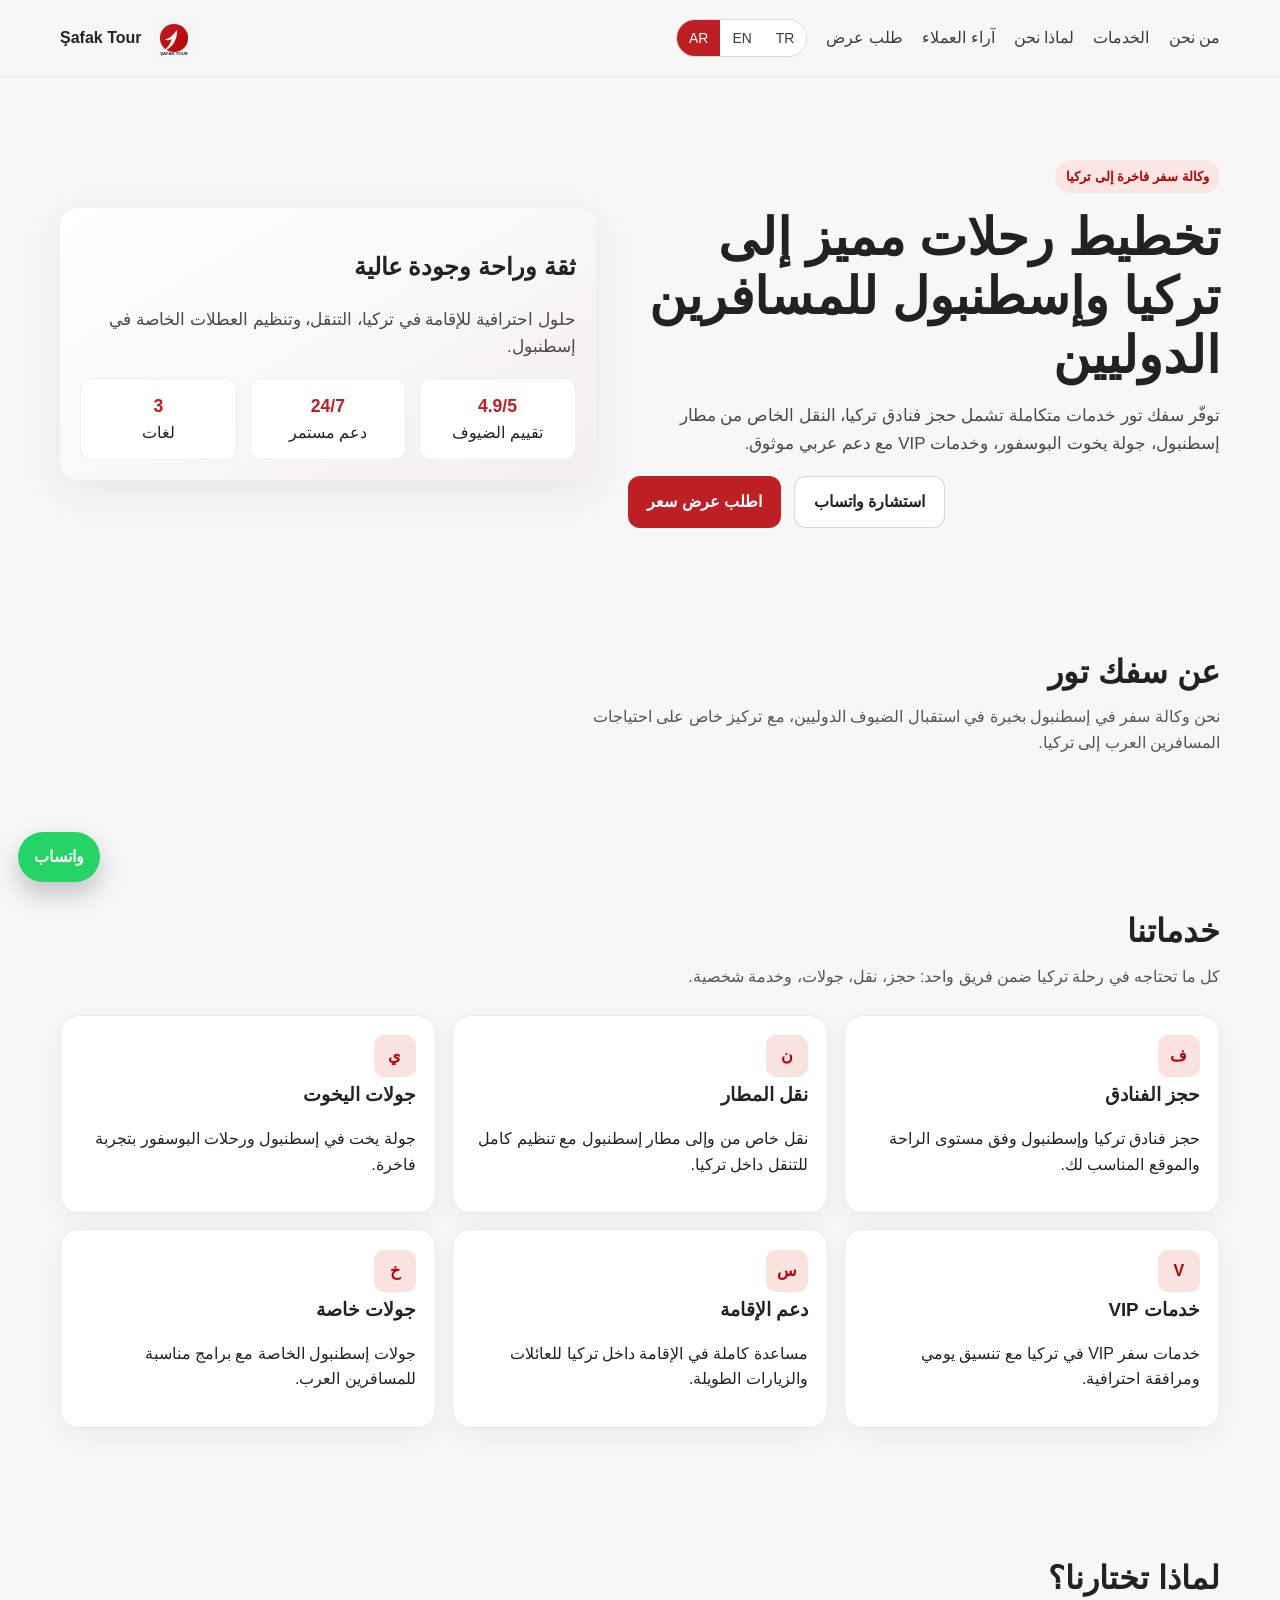
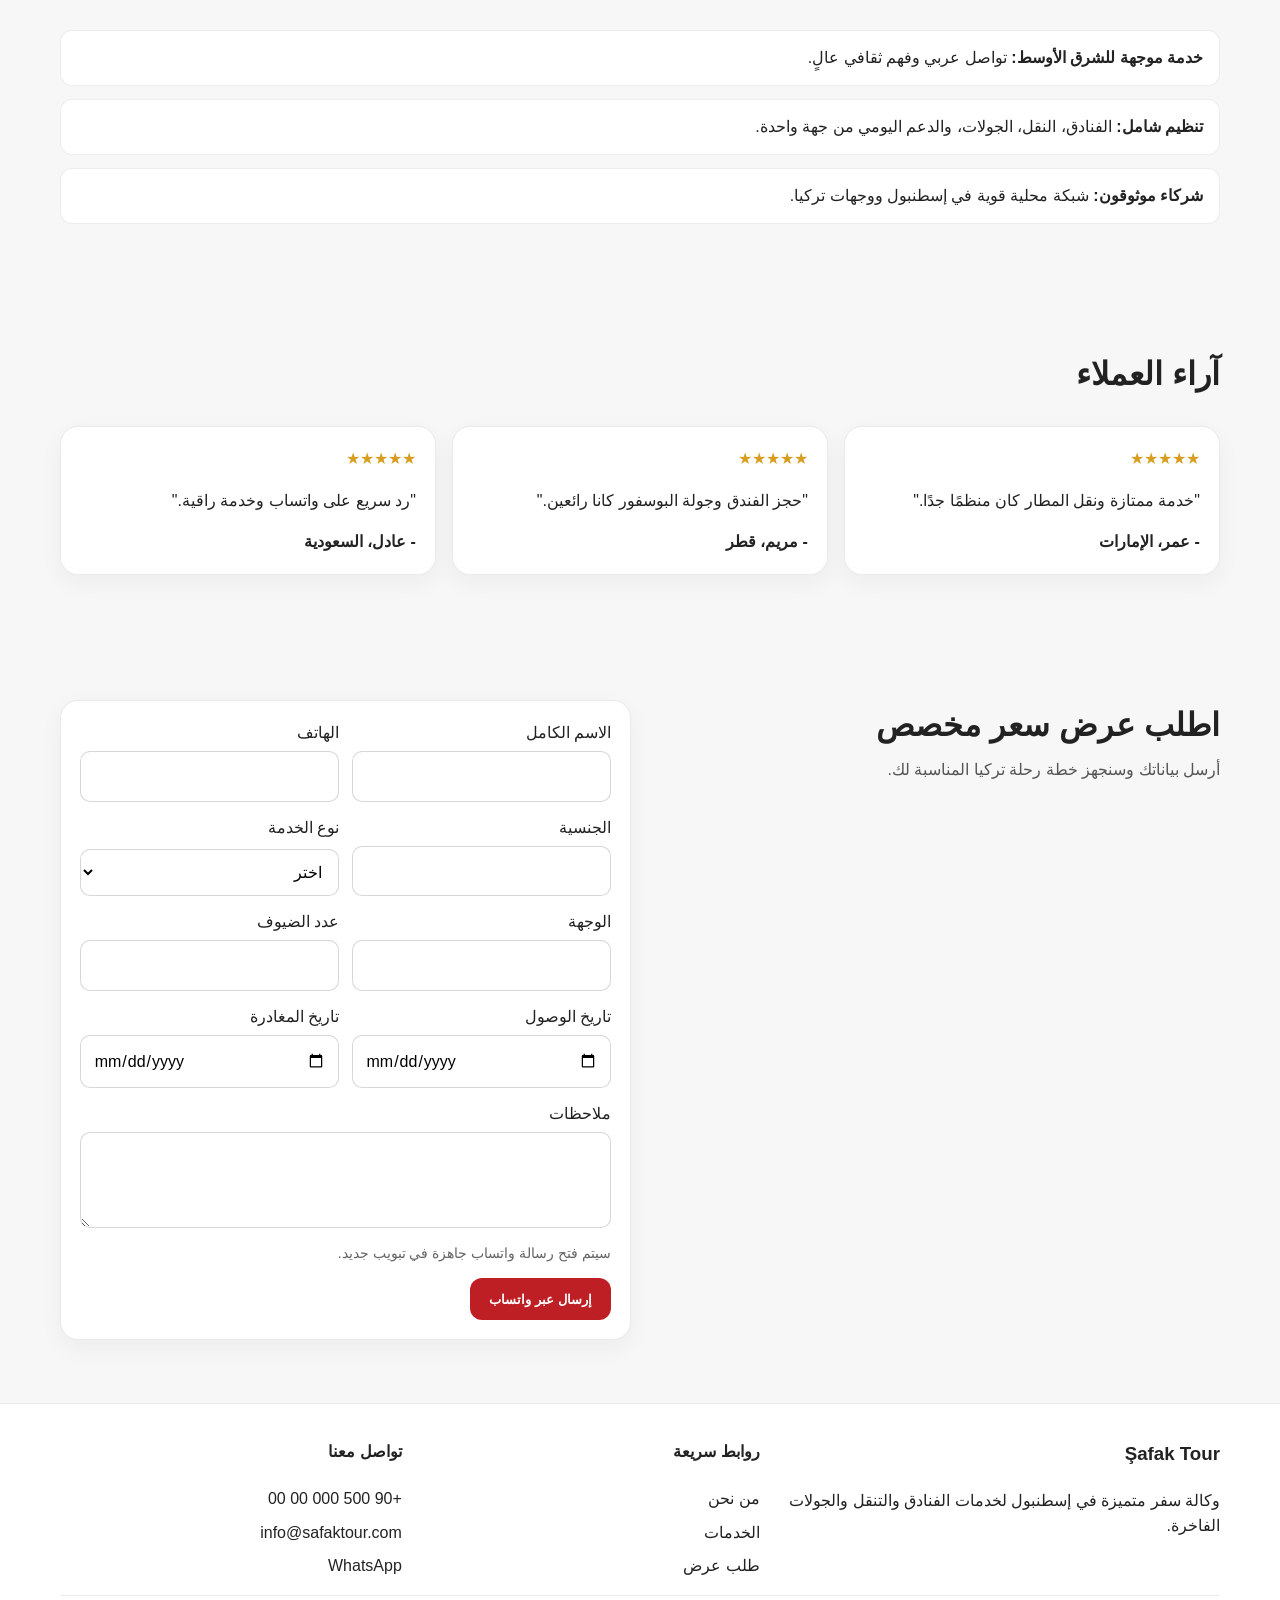
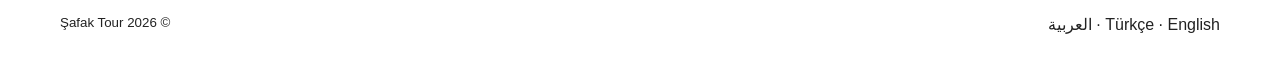
==== ar/index.html @ 7dec05d3 "Build multilingual premium Şafak Tour marketing site with SEO foundation" ====
<!DOCTYPE html>
<html lang="ar" dir="rtl">
<head>
  <meta charset="UTF-8" />
  <meta name="viewport" content="width=device-width, initial-scale=1" />
  <title>سفك تور | وكالة سفر فاخرة إلى تركيا وإسطنبول</title>
  <meta name="description" content="سفك تور وكالة سفر في إسطنبول تقدّم حجز فنادق تركيا، خدمة استقبال المطار، جولات يخوت البوسفور، وخدمات سفر VIP للمسافرين من الشرق الأوسط." />
  <link rel="canonical" href="https://www.safaktour.com/ar/" />
  <meta name="robots" content="index,follow,max-image-preview:large" />
  <link rel="alternate" hreflang="tr" href="https://www.safaktour.com/tr/" />
  <link rel="alternate" hreflang="en" href="https://www.safaktour.com/en/" />
  <link rel="alternate" hreflang="ar" href="https://www.safaktour.com/ar/" />
  <link rel="alternate" hreflang="x-default" href="https://www.safaktour.com/en/" />
  <meta property="og:type" content="website" />
  <meta property="og:site_name" content="Şafak Tour" />
  <meta property="og:title" content="سفك تور | خدمات سفر فاخرة في تركيا" />
  <meta property="og:description" content="تخطيط عطلات تركيا، حجوزات فنادق إسطنبول، نقل خاص من المطار، وجولات خاصة للمسافرين العرب." />
  <meta property="og:url" content="https://www.safaktour.com/ar/" />
  <meta property="og:image" content="https://www.safaktour.com/assets/images/safak-tour-logo.svg" />
  <meta name="twitter:card" content="summary_large_image" />
  <meta name="twitter:title" content="سفك تور | وكالة سفر تركيا" />
  <meta name="twitter:description" content="حلول سفر متكاملة إلى تركيا مع خدمة عربية ودعم واتساب سريع." />
  <meta name="twitter:image" content="https://www.safaktour.com/assets/images/safak-tour-logo.svg" />
  <link rel="stylesheet" href="/assets/css/styles.css" />
  <script type="application/ld+json">{"@context":"https://schema.org","@type":["Organization","TravelAgency","LocalBusiness"],"name":"Şafak Tour","url":"https://www.safaktour.com/ar/","logo":"https://www.safaktour.com/assets/images/safak-tour-logo.svg","description":"وكالة سفر في إسطنبول لخدمات الفنادق والنقل الخاص وجولات البوسفور الفاخرة.","telephone":"+90 500 000 00 00","email":"info@safaktour.com","availableLanguage":["Arabic","Turkish","English"],"areaServed":["Turkey","Istanbul","Middle East"]}</script>
</head>
<body>
<header class="site-header"><div class="container header-inner"><a class="brand" href="#home"><img src="/assets/images/safak-tour-logo.svg" alt="شعار شركة سفك تور لخدمات السفر" /><span>Şafak Tour</span></a><button class="menu-toggle" data-menu-toggle aria-expanded="false">القائمة</button><nav class="nav" data-nav><a href="#about">من نحن</a><a href="#services">الخدمات</a><a href="#why">لماذا نحن</a><a href="#reviews">آراء العملاء</a><a href="#quote">طلب عرض</a><span class="lang-switcher"><a href="/tr/">TR</a><a href="/en/">EN</a><a href="/ar/" class="active">AR</a></span></nav></div></header>
<main id="home">
<section class="hero"><div class="container hero-grid"><div class="reveal"><span class="badge">وكالة سفر فاخرة إلى تركيا</span><h1>تخطيط رحلات مميز إلى تركيا وإسطنبول للمسافرين الدوليين</h1><p>توفّر سفك تور خدمات متكاملة تشمل حجز فنادق تركيا، النقل الخاص من مطار إسطنبول، جولة يخوت البوسفور، وخدمات VIP مع دعم عربي موثوق.</p><div class="cta-row"><a class="btn btn-primary" href="#quote">اطلب عرض سعر</a><a class="btn btn-secondary" href="https://wa.me/905000000000?text=%D9%85%D8%B1%D8%AD%D8%A8%D8%A7%20%D8%B3%D9%81%D9%83%20%D8%AA%D9%88%D8%B1" target="_blank" rel="noopener">استشارة واتساب</a></div></div><aside class="hero-card reveal"><h2>ثقة وراحة وجودة عالية</h2><p>حلول احترافية للإقامة في تركيا، التنقل، وتنظيم العطلات الخاصة في إسطنبول.</p><div class="trust-strip"><div class="trust-item"><strong>4.9/5</strong>تقييم الضيوف</div><div class="trust-item"><strong>24/7</strong>دعم مستمر</div><div class="trust-item"><strong>3</strong>لغات</div></div></aside></div></section>
<section id="about"><div class="container"><div class="section-head reveal"><h2>عن سفك تور</h2><p>نحن وكالة سفر في إسطنبول بخبرة في استقبال الضيوف الدوليين، مع تركيز خاص على احتياجات المسافرين العرب إلى تركيا.</p></div></div></section>
<section id="services"><div class="container"><div class="section-head reveal"><h2>خدماتنا</h2><p>كل ما تحتاجه في رحلة تركيا ضمن فريق واحد: حجز، نقل، جولات، وخدمة شخصية.</p></div><div class="grid-3"><article class="card reveal"><span class="icon-chip">ف</span><h3>حجز الفنادق</h3><p>حجز فنادق تركيا وإسطنبول وفق مستوى الراحة والموقع المناسب لك.</p></article><article class="card reveal"><span class="icon-chip">ن</span><h3>نقل المطار</h3><p>نقل خاص من وإلى مطار إسطنبول مع تنظيم كامل للتنقل داخل تركيا.</p></article><article class="card reveal"><span class="icon-chip">ي</span><h3>جولات اليخوت</h3><p>جولة يخت في إسطنبول ورحلات البوسفور بتجربة فاخرة.</p></article><article class="card reveal"><span class="icon-chip">V</span><h3>خدمات VIP</h3><p>خدمات سفر VIP في تركيا مع تنسيق يومي ومرافقة احترافية.</p></article><article class="card reveal"><span class="icon-chip">س</span><h3>دعم الإقامة</h3><p>مساعدة كاملة في الإقامة داخل تركيا للعائلات والزيارات الطويلة.</p></article><article class="card reveal"><span class="icon-chip">خ</span><h3>جولات خاصة</h3><p>جولات إسطنبول الخاصة مع برامج مناسبة للمسافرين العرب.</p></article></div></div></section>
<section id="why"><div class="container"><div class="section-head reveal"><h2>لماذا تختارنا؟</h2></div><div class="why-list"><div class="why-item reveal"><strong>خدمة موجهة للشرق الأوسط:</strong> تواصل عربي وفهم ثقافي عالٍ.</div><div class="why-item reveal"><strong>تنظيم شامل:</strong> الفنادق، النقل، الجولات، والدعم اليومي من جهة واحدة.</div><div class="why-item reveal"><strong>شركاء موثوقون:</strong> شبكة محلية قوية في إسطنبول ووجهات تركيا.</div></div></div></section>
<section id="reviews"><div class="container"><div class="section-head reveal"><h2>آراء العملاء</h2></div><div class="grid-3"><article class="card testimonial reveal"><div class="rating">★★★★★</div><p>"خدمة ممتازة ونقل المطار كان منظمًا جدًا."</p><strong>- عمر، الإمارات</strong></article><article class="card testimonial reveal"><div class="rating">★★★★★</div><p>"حجز الفندق وجولة البوسفور كانا رائعين."</p><strong>- مريم، قطر</strong></article><article class="card testimonial reveal"><div class="rating">★★★★★</div><p>"رد سريع على واتساب وخدمة راقية."</p><strong>- عادل، السعودية</strong></article></div></div></section>
<section id="quote"><div class="container quote-wrap"><div class="section-head reveal"><h2>اطلب عرض سعر مخصص</h2><p>أرسل بياناتك وسنجهز خطة رحلة تركيا المناسبة لك.</p></div><form class="card reveal" data-quote-form data-wa-number="905000000000" data-label-full_name="الاسم الكامل" data-label-phone="الهاتف" data-label-nationality="الجنسية" data-label-service_type="نوع الخدمة" data-label-destination="الوجهة" data-label-check_in="تاريخ الوصول" data-label-check_out="تاريخ المغادرة" data-label-guest_count="عدد الضيوف" data-label-notes="ملاحظات"><div class="form-grid"><label class="field"><span>الاسم الكامل</span><input name="full_name" required /></label><label class="field"><span>الهاتف</span><input name="phone" type="tel" required /></label><label class="field"><span>الجنسية</span><input name="nationality" required /></label><label class="field"><span>نوع الخدمة</span><select name="service_type" required><option value="">اختر</option><option>حجز فندق</option><option>نقل المطار</option><option>جولة يخت</option><option>خدمة VIP</option></select></label><label class="field"><span>الوجهة</span><input name="destination" required /></label><label class="field"><span>عدد الضيوف</span><input name="guest_count" type="number" min="1" required /></label><label class="field"><span>تاريخ الوصول</span><input name="check_in" type="date" required /></label><label class="field"><span>تاريخ المغادرة</span><input name="check_out" type="date" required /></label><label class="field full"><span>ملاحظات</span><textarea name="notes"></textarea></label></div><p class="help">سيتم فتح رسالة واتساب جاهزة في تبويب جديد.</p><button class="btn btn-primary" type="submit">إرسال عبر واتساب</button></form></div></section>
</main>
<footer class="footer"><div class="container footer-grid"><div><h3>Şafak Tour</h3><p>وكالة سفر متميزة في إسطنبول لخدمات الفنادق والتنقل والجولات الفاخرة.</p></div><div><h4>روابط سريعة</h4><ul><li><a href="#about">من نحن</a></li><li><a href="#services">الخدمات</a></li><li><a href="#quote">طلب عرض</a></li></ul></div><div><h4>تواصل معنا</h4><ul><li>+90 500 000 00 00</li><li>info@safaktour.com</li><li><a href="https://wa.me/905000000000" target="_blank" rel="noopener">WhatsApp</a></li></ul></div></div><div class="container footer-bottom"><small>© 2026 Şafak Tour</small><span><a href="/tr/">Türkçe</a> · <a href="/en/">English</a> · <a href="/ar/">العربية</a></span></div></footer>
<a class="whatsapp-float" target="_blank" rel="noopener" href="https://wa.me/905000000000?text=%D9%85%D8%B1%D8%AD%D8%A8%D8%A7%20%D8%B3%D9%81%D9%83%20%D8%AA%D9%88%D8%B1%20%D8%A3%D8%AD%D8%AA%D8%A7%D8%AC%20%D9%85%D8%B3%D8%A7%D8%B9%D8%AF%D8%A9%20%D8%B3%D9%81%D8%B1%20%D8%A5%D9%84%D9%89%20%D8%AA%D8%B1%D9%83%D9%8A%D8%A7.">واتساب</a>
<script src="/assets/js/main.js" defer></script>
</body>
</html>
---- assets/css/styles.css ----
:root {
  --primary: #be1f24;
  --primary-dark: #b90105;
  --soft-gray: #b8b3b3;
  --light-gray: #e9dedd;
  --bg: #f7f7f7;
  --text: #222222;
  --white: #ffffff;
  --shadow: 0 12px 40px rgba(34, 34, 34, 0.08);
  --radius: 18px;
  --max: 1160px;
}

* { box-sizing: border-box; }
html { scroll-behavior: smooth; }
body {
  margin: 0;
  font-family: "Inter", "Segoe UI", Roboto, Arial, sans-serif;
  color: var(--text);
  background: var(--bg);
  line-height: 1.6;
}
img { max-width: 100%; display: block; }
a { color: inherit; text-decoration: none; }
.container { width: min(92%, var(--max)); margin: 0 auto; }

.site-header {
  position: sticky;
  top: 0;
  z-index: 50;
  background: rgba(247, 247, 247, 0.94);
  backdrop-filter: blur(8px);
  border-bottom: 1px solid rgba(34, 34, 34, 0.08);
}
.header-inner {
  display: flex;
  align-items: center;
  justify-content: space-between;
  gap: 1rem;
  min-height: 76px;
}
.brand {
  display: inline-flex;
  align-items: center;
  gap: 0.7rem;
  font-weight: 700;
}
.brand img { width: 42px; height: 42px; border-radius: 8px; }
.nav {
  display: flex;
  align-items: center;
  gap: 1.2rem;
}
.nav a { font-weight: 500; color: #3b3b3b; }
.nav a:hover { color: var(--primary); }
.lang-switcher {
  display: inline-flex;
  border: 1px solid rgba(34,34,34,.15);
  border-radius: 999px;
  overflow: hidden;
}
.lang-switcher a {
  padding: 0.4rem 0.75rem;
  font-size: 0.87rem;
  background: var(--white);
}
.lang-switcher a.active {
  background: var(--primary);
  color: var(--white);
}
.menu-toggle { display: none; }

.hero {
  padding: 5.2rem 0 3.5rem;
}
.hero-grid {
  display: grid;
  grid-template-columns: 1.05fr 0.95fr;
  gap: 2rem;
  align-items: center;
}
.badge {
  display: inline-block;
  font-size: 0.84rem;
  font-weight: 600;
  padding: 0.35rem 0.7rem;
  border-radius: 999px;
  background: color-mix(in oklab, var(--primary) 12%, white);
  color: var(--primary-dark);
}
h1 {
  font-size: clamp(1.9rem, 4vw, 3.2rem);
  line-height: 1.15;
  margin: 1rem 0;
}
.hero p { font-size: 1.06rem; color: #494949; max-width: 58ch; }
.cta-row { display: flex; flex-wrap: wrap; gap: 0.8rem; margin-top: 1.2rem; }
.btn {
  display: inline-flex;
  align-items: center;
  justify-content: center;
  border-radius: 12px;
  padding: 0.78rem 1.15rem;
  font-weight: 600;
  border: 1px solid transparent;
  transition: .25s ease;
}
.btn-primary { background: var(--primary); color: var(--white); }
.btn-primary:hover { background: var(--primary-dark); transform: translateY(-1px); }
.btn-secondary {
  background: var(--white);
  border-color: rgba(34,34,34,.18);
}
.btn-secondary:hover { border-color: var(--primary); color: var(--primary); }
.hero-card {
  background: linear-gradient(150deg, #fff 0%, #f4efef 100%);
  border-radius: var(--radius);
  box-shadow: var(--shadow);
  padding: 1.25rem;
}
.trust-strip {
  display: grid;
  grid-template-columns: repeat(3, 1fr);
  gap: 0.8rem;
  margin-top: 1rem;
}
.trust-item {
  background: #fff;
  border: 1px solid rgba(34,34,34,.07);
  border-radius: 12px;
  padding: 0.85rem;
  text-align: center;
}
.trust-item strong { display: block; font-size: 1.1rem; color: var(--primary); }

section { padding: 3.9rem 0; }
.section-head { max-width: 72ch; margin-bottom: 1.6rem; }
.section-head h2 { margin: 0 0 0.4rem; font-size: clamp(1.5rem, 2.5vw, 2.2rem); }
.section-head p { margin: 0; color: #555; }
.grid-3 { display: grid; grid-template-columns: repeat(3, 1fr); gap: 1rem; }
.card {
  background: var(--white);
  border: 1px solid rgba(34,34,34,.09);
  border-radius: var(--radius);
  box-shadow: 0 8px 22px rgba(34,34,34,.05);
  padding: 1.2rem;
}
.card h3 { margin-top: 0.2rem; margin-bottom: 0.6rem; }
.icon-chip {
  width: 42px; height: 42px;
  display: inline-grid; place-items: center;
  border-radius: 10px;
  background: color-mix(in oklab, var(--primary) 14%, white);
  color: var(--primary-dark);
  font-weight: 700;
}
.why-list { display: grid; gap: 0.8rem; }
.why-item {
  background: #fff;
  border: 1px solid rgba(34,34,34,.08);
  border-radius: 12px;
  padding: 0.9rem 1rem;
}

.testimonial .rating { color: #d89d1f; font-size: 1rem; margin-bottom: .4rem; }
.quote-wrap {
  display: grid;
  grid-template-columns: 1fr 1fr;
  gap: 1.1rem;
}
.form-grid {
  display: grid;
  grid-template-columns: repeat(2, 1fr);
  gap: 0.8rem;
}
.field { display: grid; gap: .35rem; }
.field input, .field select, .field textarea {
  width: 100%;
  border: 1px solid rgba(34,34,34,.18);
  border-radius: 10px;
  padding: .72rem .78rem;
  font: inherit;
  background: #fff;
}
.field textarea { min-height: 96px; resize: vertical; }
.field.full { grid-column: 1 / -1; }
.help { color: #646464; font-size: 0.88rem; }

.footer {
  padding: 2.2rem 0;
  border-top: 1px solid rgba(34,34,34,.1);
  background: #fff;
}
.footer-grid {
  display: grid;
  grid-template-columns: 1.3fr 1fr 1fr;
  gap: 1rem;
}
.footer h3, .footer h4 { margin-top: 0; }
.footer ul { list-style: none; margin: 0; padding: 0; display: grid; gap: .5rem; }
.footer-bottom {
  margin-top: 1rem;
  padding-top: 1rem;
  border-top: 1px solid rgba(34,34,34,.09);
  display: flex;
  justify-content: space-between;
  gap: 1rem;
  flex-wrap: wrap;
}

.whatsapp-float {
  position: fixed;
  right: 18px;
  bottom: 18px;
  z-index: 70;
  background: #25D366;
  color: #fff;
  border-radius: 999px;
  padding: .75rem 1rem;
  box-shadow: 0 12px 26px rgba(0,0,0,.22);
  font-weight: 700;
}

.reveal { opacity: 0; transform: translateY(16px); transition: .5s ease; }
.reveal.visible { opacity: 1; transform: translateY(0); }

html[dir="rtl"] body { font-family: "Tajawal", "Segoe UI", Tahoma, sans-serif; }
html[dir="rtl"] .header-inner,
html[dir="rtl"] .cta-row,
html[dir="rtl"] .footer-bottom { flex-direction: row-reverse; }
html[dir="rtl"] .whatsapp-float { right: auto; left: 18px; }

@media (max-width: 980px) {
  .hero-grid, .quote-wrap, .grid-3, .footer-grid { grid-template-columns: 1fr; }
  .form-grid { grid-template-columns: 1fr; }
  .menu-toggle {
    display: inline-flex;
    border: 1px solid rgba(34,34,34,.2);
    background: #fff;
    border-radius: 10px;
    padding: .45rem .65rem;
    font-weight: 600;
  }
  .nav {
    position: absolute;
    left: 4%;
    right: 4%;
    top: 74px;
    background: #fff;
    border: 1px solid rgba(34,34,34,.14);
    border-radius: 14px;
    padding: .9rem;
    box-shadow: var(--shadow);
    flex-direction: column;
    align-items: flex-start;
    display: none;
  }
  .nav.open { display: flex; }
}
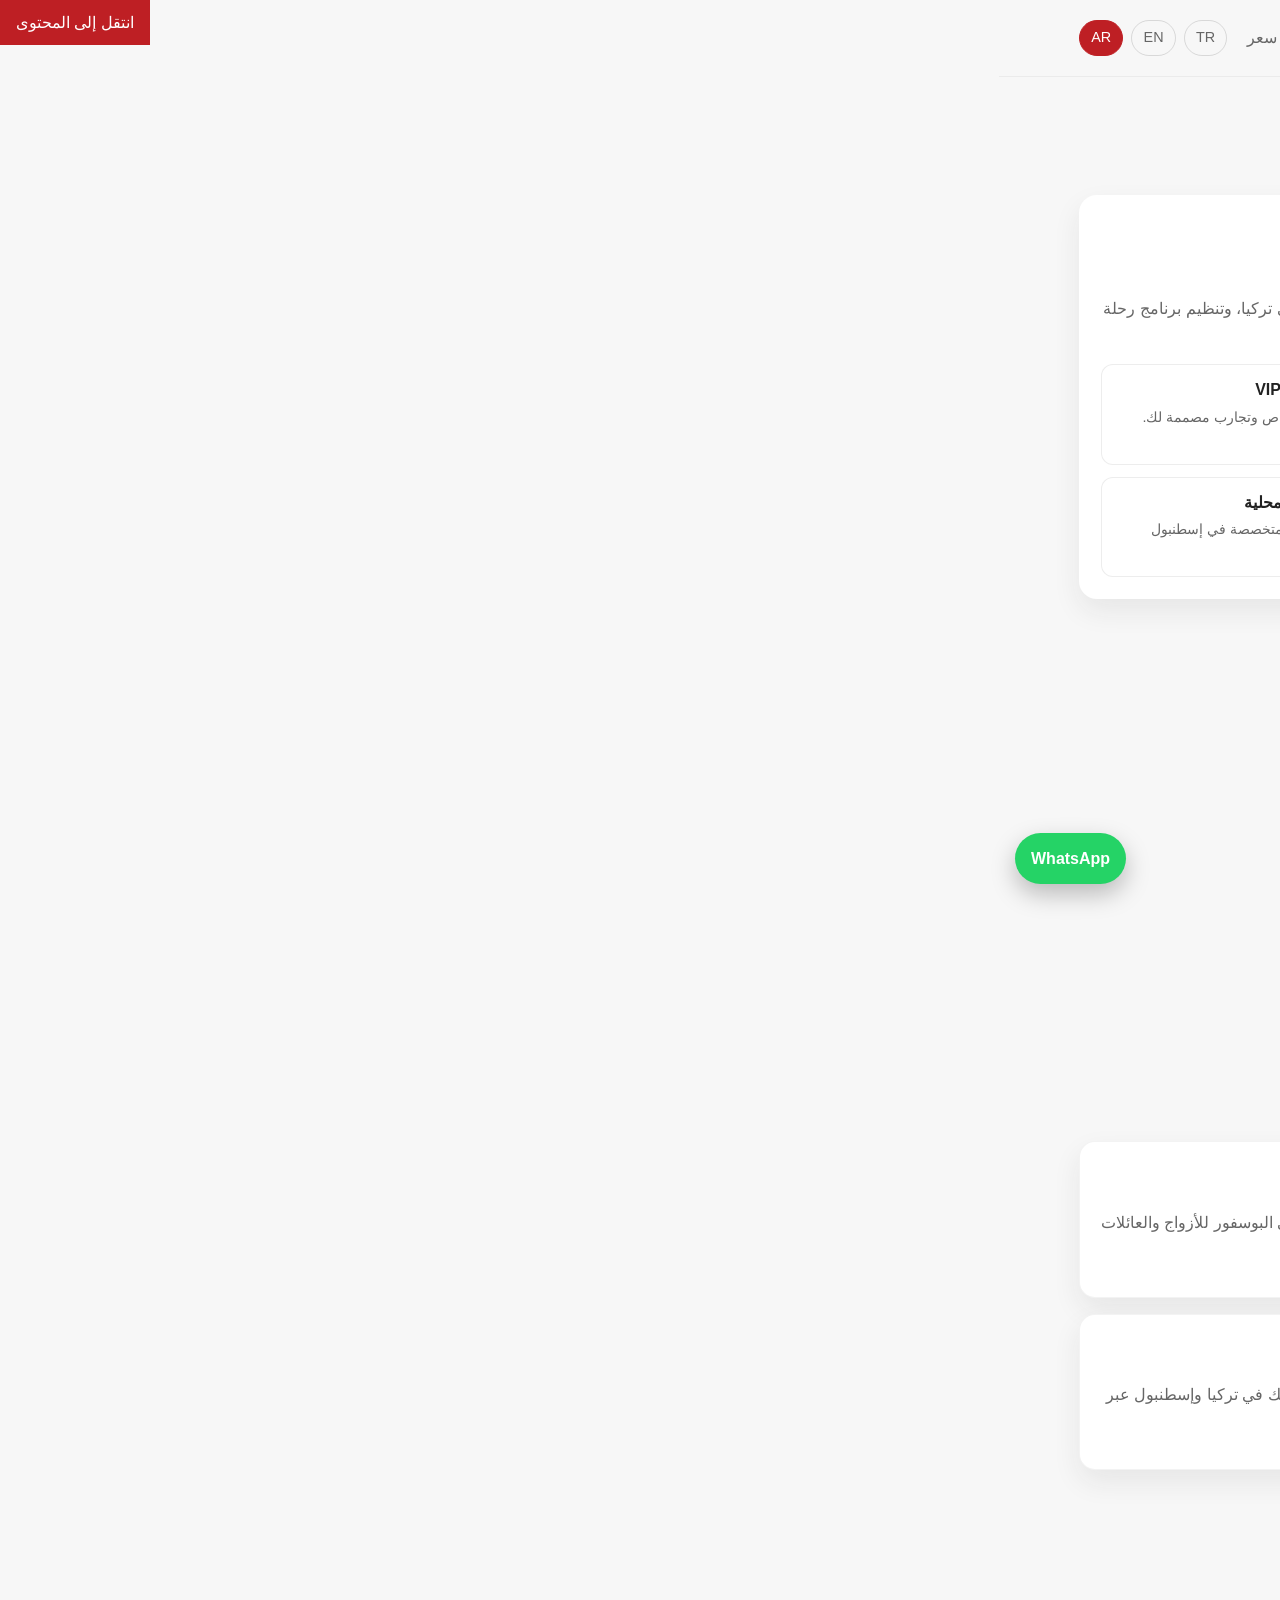
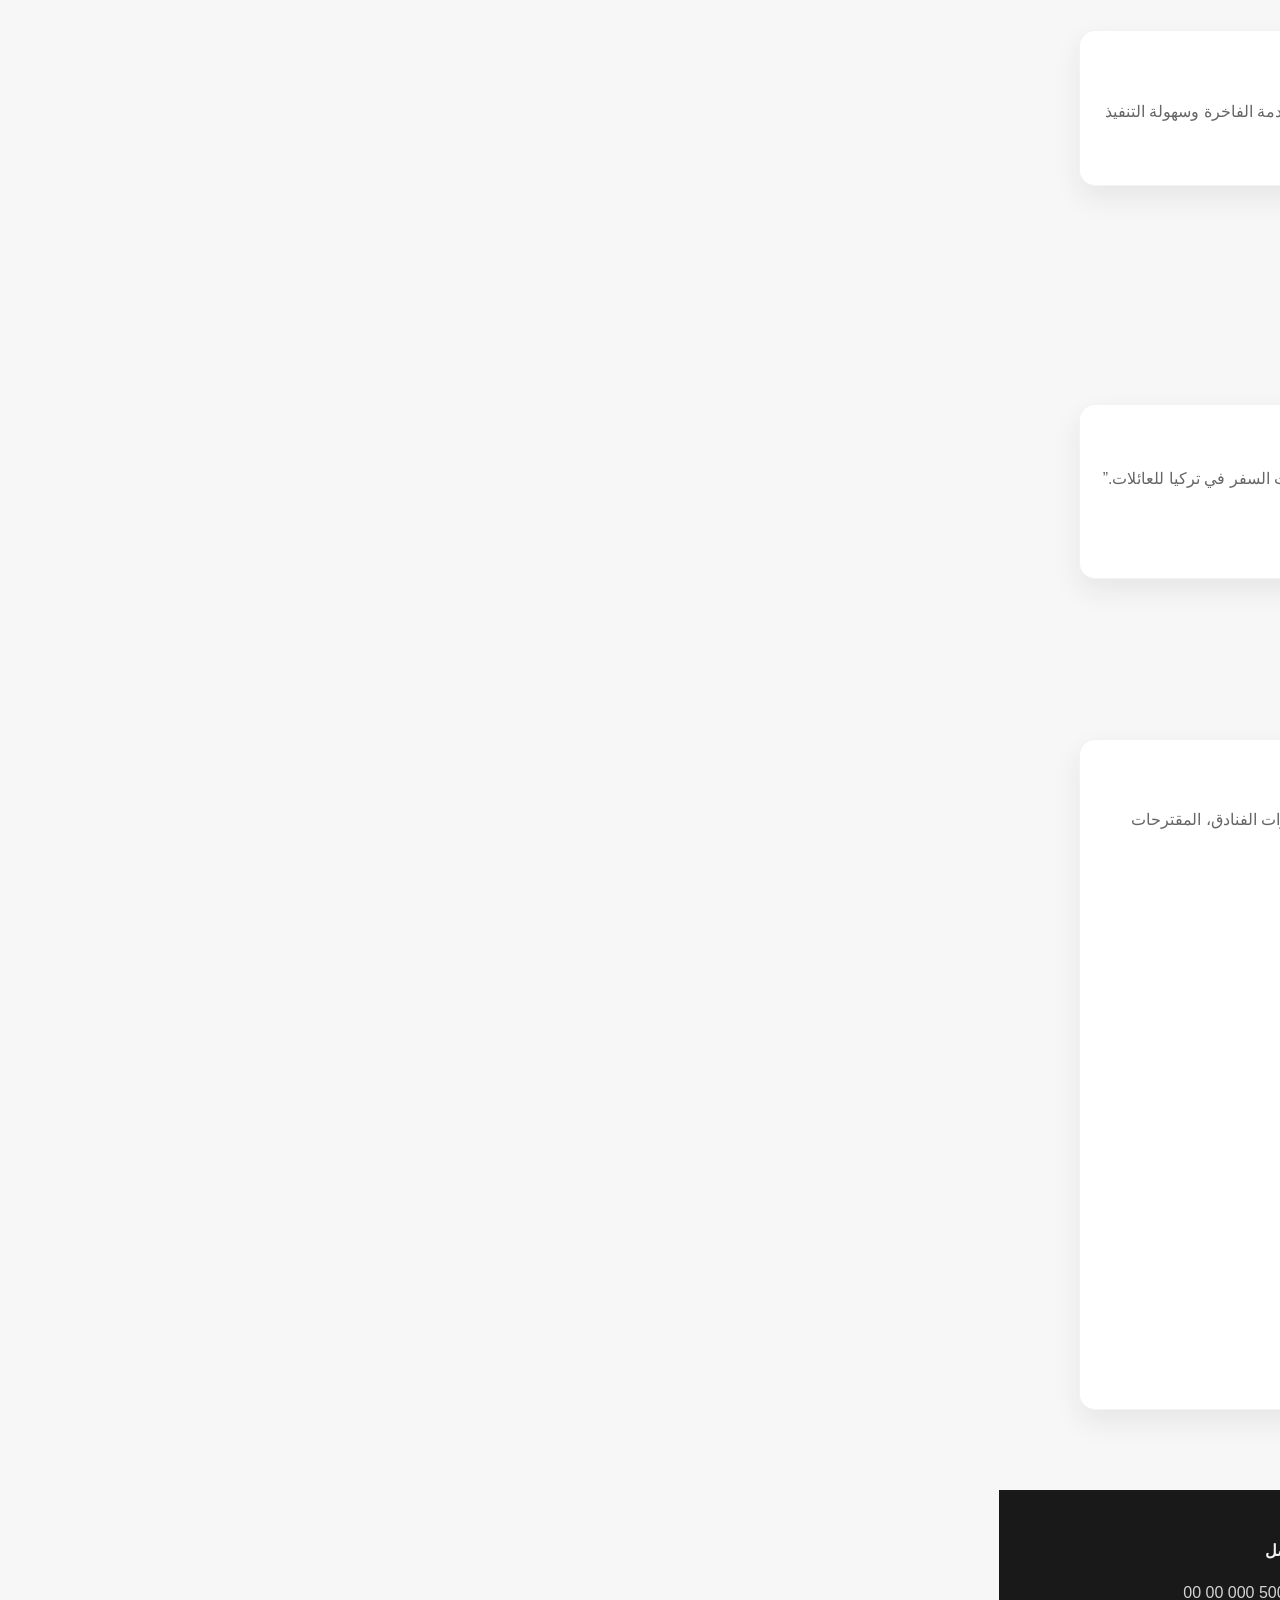
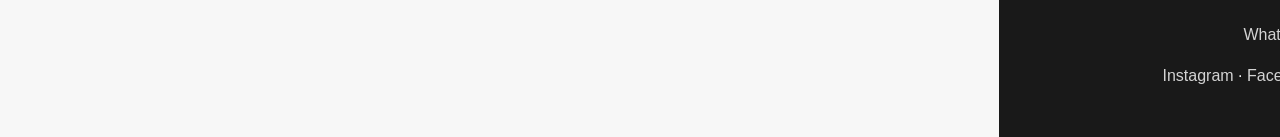
==== commit 5fb44d77: "Fix local preview relative paths on localized index pages and update logo asset" ====
--- a/ar/index.html
+++ b/ar/index.html
@@ -1,41 +1,43 @@
-<!DOCTYPE html>
+<!doctype html>
 <html lang="ar" dir="rtl">
 <head>
-  <meta charset="UTF-8" />
-  <meta name="viewport" content="width=device-width, initial-scale=1" />
-  <title>سفك تور | وكالة سفر فاخرة إلى تركيا وإسطنبول</title>
-  <meta name="description" content="سفك تور وكالة سفر في إسطنبول تقدّم حجز فنادق تركيا، خدمة استقبال المطار، جولات يخوت البوسفور، وخدمات سفر VIP للمسافرين من الشرق الأوسط." />
-  <link rel="canonical" href="https://www.safaktour.com/ar/" />
-  <meta name="robots" content="index,follow,max-image-preview:large" />
-  <link rel="alternate" hreflang="tr" href="https://www.safaktour.com/tr/" />
-  <link rel="alternate" hreflang="en" href="https://www.safaktour.com/en/" />
-  <link rel="alternate" hreflang="ar" href="https://www.safaktour.com/ar/" />
-  <link rel="alternate" hreflang="x-default" href="https://www.safaktour.com/en/" />
-  <meta property="og:type" content="website" />
-  <meta property="og:site_name" content="Şafak Tour" />
-  <meta property="og:title" content="سفك تور | خدمات سفر فاخرة في تركيا" />
-  <meta property="og:description" content="تخطيط عطلات تركيا، حجوزات فنادق إسطنبول، نقل خاص من المطار، وجولات خاصة للمسافرين العرب." />
-  <meta property="og:url" content="https://www.safaktour.com/ar/" />
-  <meta property="og:image" content="https://www.safaktour.com/assets/images/safak-tour-logo.svg" />
-  <meta name="twitter:card" content="summary_large_image" />
-  <meta name="twitter:title" content="سفك تور | وكالة سفر تركيا" />
-  <meta name="twitter:description" content="حلول سفر متكاملة إلى تركيا مع خدمة عربية ودعم واتساب سريع." />
-  <meta name="twitter:image" content="https://www.safaktour.com/assets/images/safak-tour-logo.svg" />
-  <link rel="stylesheet" href="/assets/css/styles.css" />
-  <script type="application/ld+json">{"@context":"https://schema.org","@type":["Organization","TravelAgency","LocalBusiness"],"name":"Şafak Tour","url":"https://www.safaktour.com/ar/","logo":"https://www.safaktour.com/assets/images/safak-tour-logo.svg","description":"وكالة سفر في إسطنبول لخدمات الفنادق والنقل الخاص وجولات البوسفور الفاخرة.","telephone":"+90 500 000 00 00","email":"info@safaktour.com","availableLanguage":["Arabic","Turkish","English"],"areaServed":["Turkey","Istanbul","Middle East"]}</script>
+  <meta charset="UTF-8">
+  <meta name="viewport" content="width=device-width, initial-scale=1.0">
+  <title>Şafak Tour | وكالة سفر فاخرة في تركيا وخدمات إسطنبول الخاصة</title>
+  <meta name="description" content="Şafak Tour وكالة سفر في تركيا تقدم حجز فنادق إسطنبول، النقل من وإلى المطار، جولات يخوت البوسفور، وخدمات VIP للمسافرين العرب.">
+  <meta name="robots" content="index,follow,max-image-preview:large">
+  <link rel="canonical" href="https://www.safaktour.com/ar/">
+  <link rel="alternate" hreflang="tr" href="https://www.safaktour.com/tr/">
+  <link rel="alternate" hreflang="en" href="https://www.safaktour.com/en/">
+  <link rel="alternate" hreflang="ar" href="https://www.safaktour.com/ar/">
+  <link rel="alternate" hreflang="x-default" href="https://www.safaktour.com/en/">
+  <meta property="og:type" content="website">
+  <meta property="og:site_name" content="Şafak Tour">
+  <meta property="og:locale" content="ar_AR">
+  <meta property="og:title" content="Şafak Tour | وكالة سفر فاخرة في تركيا">
+  <meta property="og:description" content="خدمات سفر فاخرة في تركيا تشمل الفنادق، النقل الخاص، جولات البوسفور، والتخطيط الكامل لإجازتك في إسطنبول.">
+  <meta property="og:url" content="https://www.safaktour.com/ar/">
+  <meta property="og:image" content="https://www.safaktour.com/assets/images/safak-tour-logo.svg">
+  <meta name="twitter:card" content="summary_large_image">
+  <meta name="twitter:title" content="Şafak Tour | خدمات سفر تركيا للمسافرين العرب">
+  <meta name="twitter:description" content="احجز فندقك في إسطنبول، خدمة المطار، جولة يخت في البوسفور وخدمات VIP مع Şafak Tour.">
+  <meta name="twitter:image" content="https://www.safaktour.com/assets/images/safak-tour-logo.svg">
+  <link rel="stylesheet" href="../assets/css/styles.css">
+  <script type="application/ld+json">{"@context":"https://schema.org","@graph":[{"@type":"Organization","name":"Şafak Tour","url":"https://www.safaktour.com/","logo":"https://www.safaktour.com/assets/images/safak-tour-logo.svg","contactPoint":[{"@type":"ContactPoint","telephone":"+90-500-000-00-00","contactType":"customer service","availableLanguage":["Arabic","Turkish","English"]}]},{"@type":"TravelAgency","name":"Şafak Tour","url":"https://www.safaktour.com/ar/","description":"وكالة سفر في تركيا متخصصة في خدمات إسطنبول للمسافرين العرب، حجز فنادق، انتقالات، وجولات خاصة.","areaServed":["Turkey","Istanbul","Middle East"],"priceRange":"$$$"},{"@type":"LocalBusiness","name":"Şafak Tour","address":{"@type":"PostalAddress","addressCountry":"TR","addressLocality":"Istanbul"},"telephone":"+90-500-000-00-00"}]}</script>
 </head>
 <body>
-<header class="site-header"><div class="container header-inner"><a class="brand" href="#home"><img src="/assets/images/safak-tour-logo.svg" alt="شعار شركة سفك تور لخدمات السفر" /><span>Şafak Tour</span></a><button class="menu-toggle" data-menu-toggle aria-expanded="false">القائمة</button><nav class="nav" data-nav><a href="#about">من نحن</a><a href="#services">الخدمات</a><a href="#why">لماذا نحن</a><a href="#reviews">آراء العملاء</a><a href="#quote">طلب عرض</a><span class="lang-switcher"><a href="/tr/">TR</a><a href="/en/">EN</a><a href="/ar/" class="active">AR</a></span></nav></div></header>
-<main id="home">
-<section class="hero"><div class="container hero-grid"><div class="reveal"><span class="badge">وكالة سفر فاخرة إلى تركيا</span><h1>تخطيط رحلات مميز إلى تركيا وإسطنبول للمسافرين الدوليين</h1><p>توفّر سفك تور خدمات متكاملة تشمل حجز فنادق تركيا، النقل الخاص من مطار إسطنبول، جولة يخوت البوسفور، وخدمات VIP مع دعم عربي موثوق.</p><div class="cta-row"><a class="btn btn-primary" href="#quote">اطلب عرض سعر</a><a class="btn btn-secondary" href="https://wa.me/905000000000?text=%D9%85%D8%B1%D8%AD%D8%A8%D8%A7%20%D8%B3%D9%81%D9%83%20%D8%AA%D9%88%D8%B1" target="_blank" rel="noopener">استشارة واتساب</a></div></div><aside class="hero-card reveal"><h2>ثقة وراحة وجودة عالية</h2><p>حلول احترافية للإقامة في تركيا، التنقل، وتنظيم العطلات الخاصة في إسطنبول.</p><div class="trust-strip"><div class="trust-item"><strong>4.9/5</strong>تقييم الضيوف</div><div class="trust-item"><strong>24/7</strong>دعم مستمر</div><div class="trust-item"><strong>3</strong>لغات</div></div></aside></div></section>
-<section id="about"><div class="container"><div class="section-head reveal"><h2>عن سفك تور</h2><p>نحن وكالة سفر في إسطنبول بخبرة في استقبال الضيوف الدوليين، مع تركيز خاص على احتياجات المسافرين العرب إلى تركيا.</p></div></div></section>
-<section id="services"><div class="container"><div class="section-head reveal"><h2>خدماتنا</h2><p>كل ما تحتاجه في رحلة تركيا ضمن فريق واحد: حجز، نقل، جولات، وخدمة شخصية.</p></div><div class="grid-3"><article class="card reveal"><span class="icon-chip">ف</span><h3>حجز الفنادق</h3><p>حجز فنادق تركيا وإسطنبول وفق مستوى الراحة والموقع المناسب لك.</p></article><article class="card reveal"><span class="icon-chip">ن</span><h3>نقل المطار</h3><p>نقل خاص من وإلى مطار إسطنبول مع تنظيم كامل للتنقل داخل تركيا.</p></article><article class="card reveal"><span class="icon-chip">ي</span><h3>جولات اليخوت</h3><p>جولة يخت في إسطنبول ورحلات البوسفور بتجربة فاخرة.</p></article><article class="card reveal"><span class="icon-chip">V</span><h3>خدمات VIP</h3><p>خدمات سفر VIP في تركيا مع تنسيق يومي ومرافقة احترافية.</p></article><article class="card reveal"><span class="icon-chip">س</span><h3>دعم الإقامة</h3><p>مساعدة كاملة في الإقامة داخل تركيا للعائلات والزيارات الطويلة.</p></article><article class="card reveal"><span class="icon-chip">خ</span><h3>جولات خاصة</h3><p>جولات إسطنبول الخاصة مع برامج مناسبة للمسافرين العرب.</p></article></div></div></section>
-<section id="why"><div class="container"><div class="section-head reveal"><h2>لماذا تختارنا؟</h2></div><div class="why-list"><div class="why-item reveal"><strong>خدمة موجهة للشرق الأوسط:</strong> تواصل عربي وفهم ثقافي عالٍ.</div><div class="why-item reveal"><strong>تنظيم شامل:</strong> الفنادق، النقل، الجولات، والدعم اليومي من جهة واحدة.</div><div class="why-item reveal"><strong>شركاء موثوقون:</strong> شبكة محلية قوية في إسطنبول ووجهات تركيا.</div></div></div></section>
-<section id="reviews"><div class="container"><div class="section-head reveal"><h2>آراء العملاء</h2></div><div class="grid-3"><article class="card testimonial reveal"><div class="rating">★★★★★</div><p>"خدمة ممتازة ونقل المطار كان منظمًا جدًا."</p><strong>- عمر، الإمارات</strong></article><article class="card testimonial reveal"><div class="rating">★★★★★</div><p>"حجز الفندق وجولة البوسفور كانا رائعين."</p><strong>- مريم، قطر</strong></article><article class="card testimonial reveal"><div class="rating">★★★★★</div><p>"رد سريع على واتساب وخدمة راقية."</p><strong>- عادل، السعودية</strong></article></div></div></section>
-<section id="quote"><div class="container quote-wrap"><div class="section-head reveal"><h2>اطلب عرض سعر مخصص</h2><p>أرسل بياناتك وسنجهز خطة رحلة تركيا المناسبة لك.</p></div><form class="card reveal" data-quote-form data-wa-number="905000000000" data-label-full_name="الاسم الكامل" data-label-phone="الهاتف" data-label-nationality="الجنسية" data-label-service_type="نوع الخدمة" data-label-destination="الوجهة" data-label-check_in="تاريخ الوصول" data-label-check_out="تاريخ المغادرة" data-label-guest_count="عدد الضيوف" data-label-notes="ملاحظات"><div class="form-grid"><label class="field"><span>الاسم الكامل</span><input name="full_name" required /></label><label class="field"><span>الهاتف</span><input name="phone" type="tel" required /></label><label class="field"><span>الجنسية</span><input name="nationality" required /></label><label class="field"><span>نوع الخدمة</span><select name="service_type" required><option value="">اختر</option><option>حجز فندق</option><option>نقل المطار</option><option>جولة يخت</option><option>خدمة VIP</option></select></label><label class="field"><span>الوجهة</span><input name="destination" required /></label><label class="field"><span>عدد الضيوف</span><input name="guest_count" type="number" min="1" required /></label><label class="field"><span>تاريخ الوصول</span><input name="check_in" type="date" required /></label><label class="field"><span>تاريخ المغادرة</span><input name="check_out" type="date" required /></label><label class="field full"><span>ملاحظات</span><textarea name="notes"></textarea></label></div><p class="help">سيتم فتح رسالة واتساب جاهزة في تبويب جديد.</p><button class="btn btn-primary" type="submit">إرسال عبر واتساب</button></form></div></section>
+<a class="skip-link" href="#main">انتقل إلى المحتوى</a>
+<header class="site-header"><div class="container nav-wrap"><a href="../ar/" class="brand"><img src="../assets/images/safak-tour-logo.svg" alt="شعار شفق تور لخدمات السفر الفاخرة"><span>Şafak Tour</span></a><button class="menu-btn" aria-label="فتح القائمة" aria-expanded="false">☰</button><ul class="nav-list"><li><a href="#about">من نحن</a></li><li><a href="#services">الخدمات</a></li><li><a href="#why">لماذا نحن</a></li><li><a href="#reviews">آراء العملاء</a></li><li><a href="#quote">طلب عرض سعر</a></li><li class="lang-switcher"><a href="../tr/">TR</a><a href="../en/">EN</a><a class="active" href="../ar/">AR</a></li></ul></div></header>
+<main id="main">
+<section class="hero"><div class="container hero-grid"><div class="reveal"><span class="kicker">وكالة سفر فاخرة في إسطنبول وتركيا</span><h1>تخطيط رحلات تركيا الفاخرة للمسافرين الدوليين والعائلات العربية.</h1><p>من حجز فنادق إسطنبول وخدمات النقل من وإلى المطار إلى جولات يخوت البوسفور وبرامج سفر مناسبة للعائلات، تقدم Şafak Tour تجربة احترافية موثوقة وسلسة.</p><div class="cta-row"><a class="btn primary" href="#quote">اطلب عرض سعر</a><a class="btn ghost" href="https://wa.me/905000000000" target="_blank" rel="noopener">استشارة عبر واتساب</a></div><div class="trust-strip"><span class="pill">حجز فنادق تركيا</span><span class="pill">جولات إسطنبول الخاصة</span><span class="pill">خدمات VIP في تركيا</span></div></div><aside class="hero-card reveal"><h2>سافر بثقة مع Şafak Tour</h2><p>نوفر خدمات استقبال المطار، دعم الإقامة في تركيا، وتنظيم برنامج رحلة مخصص حسب احتياجاتك.</p><div class="badges"><div class="badge"><h3>دعم 24/7</h3><p>خدمة باللغات العربية والتركية والإنجليزية.</p></div><div class="badge"><h3>جودة VIP</h3><p>نقل خاص وتجارب مصممة لك.</p></div><div class="badge"><h3>شركاء موثوقون</h3><p>أفضل الفنادق ومقدمو الخدمات المميزة.</p></div><div class="badge"><h3>خبرة محلية</h3><p>حلول متخصصة في إسطنبول وتركيا.</p></div></div></aside></div></section>
+<section id="about" class="section"><div class="container reveal"><h2>عن Şafak Tour</h2><p class="lead">Şafak Tour شركة سفر مؤسسية في تركيا بخبرة قوية في خدمة الضيوف الدوليين والمسافرين من الشرق الأوسط. نجمع بين الخبرة المحلية في إسطنبول والضيافة الراقية لتقديم رحلة مريحة وآمنة.</p></div></section>
+<section id="services" class="section"><div class="container"><h2 class="reveal">خدماتنا</h2><div class="grid-3"><article class="card reveal"><h3>حجز الفنادق</h3><p>خيارات إقامة فاخرة وعائلية في إسطنبول ومناطق تركيا المختلفة.</p></article><article class="card reveal"><h3>نقل المطار</h3><p>خدمة نقل خاصة موثوقة داخل تركيا مع سائقين محترفين.</p></article><article class="card reveal"><h3>جولات اليخوت</h3><p>جولات يخت خاصة في البوسفور للأزواج والعائلات والضيوف التنفيذيين.</p></article><article class="card reveal"><h3>خدمات VIP</h3><p>تنقل فاخر، مساعد شخصي، وبرامج سفر راقية داخل تركيا.</p></article><article class="card reveal"><h3>جولات إسطنبول الخاصة</h3><p>مسارات مخصصة تشمل الثقافة والتسوق وخيارات مناسبة للعائلات العربية.</p></article><article class="card reveal"><h3>باقات العطلات</h3><p>تخطيط متكامل لعطلتك في تركيا وإسطنبول عبر جهة واحدة موثوقة.</p></article></div></div></section>
+<section id="why" class="section"><div class="container grid-3"><article class="card reveal"><h3>ضيافة مهيأة للمسافرين العرب</h3><p>برامج سفر تحترم متطلبات العائلات العربية وتفاصيل الرحلة العملية.</p></article><article class="card reveal"><h3>تنسيق واضح واحترافي</h3><p>تواصل مباشر وخطة دقيقة من الحجز وحتى الوصول.</p></article><article class="card reveal"><h3>رفاهية عملية</h3><p>نوازن بين مستوى الخدمة الفاخرة وسهولة التنفيذ على أرض الواقع.</p></article></div></section>
+<section id="reviews" class="section"><div class="container"><h2 class="reveal">تقييمات العملاء</h2><div class="grid-3"><article class="card reveal"><div class="review-stars">★★★★★</div><p>“حجز الفندق في إسطنبول وخدمة المطار كانت ممتازة جداً.”</p><strong>— أحمد، الإمارات</strong></article><article class="card reveal"><div class="review-stars">★★★★★</div><p>“جولة يخت البوسفور والتنظيم الخاص للرحلة كانا رائعين.”</p><strong>— نور، الكويت</strong></article><article class="card reveal"><div class="review-stars">★★★★★</div><p>“وكالة موثوقة لخدمات السفر في تركيا للعائلات.”</p><strong>— مريم، ألمانيا</strong></article></div></div></section>
+<section id="quote" class="section"><div class="container form-wrap reveal"><form id="quoteForm" data-whatsapp="905000000000" data-validation-msg="يرجى تعبئة الحقول المطلوبة بمعلومات صحيحة." data-date-msg="يجب أن يكون تاريخ المغادرة بعد تاريخ الوصول." data-msg-title="مرحباً Şafak Tour، أود الحصول على عرض سعر للسفر." data-full-name="الاسم الكامل" data-phone="رقم الهاتف" data-nationality="الجنسية" data-service-type="نوع الخدمة" data-destination="الوجهة" data-check-in="تاريخ الوصول" data-check-out="تاريخ المغادرة" data-guests="عدد الضيوف" data-notes="ملاحظات"><h2>احصل على عرض سعر سريع عبر واتساب</h2><div class="field-grid"><div><label for="fullName">الاسم الكامل *</label><input id="fullName" name="fullName" required></div><div><label for="phone">رقم الهاتف *</label><input id="phone" name="phone" type="tel" inputmode="tel" required></div><div><label for="nationality">الجنسية *</label><input id="nationality" name="nationality" required></div><div><label for="serviceType">نوع الخدمة *</label><select id="serviceType" name="serviceType" required><option value="">اختر</option><option>حجز فندق</option><option>نقل المطار</option><option>جولة يخت</option><option>خدمة VIP</option><option>باقة عطلة</option></select></div><div><label for="destination">الوجهة *</label><input id="destination" name="destination" value="Istanbul" required></div><div><label for="guests">عدد الضيوف *</label><input id="guests" name="guests" type="number" min="1" required></div><div><label for="checkIn">تاريخ الوصول *</label><input id="checkIn" name="checkIn" type="date" required></div><div><label for="checkOut">تاريخ المغادرة *</label><input id="checkOut" name="checkOut" type="date" required></div></div><div><label for="notes">ملاحظات</label><textarea id="notes" name="notes" placeholder="اكتب تفضيلاتك واحتياجات رحلتك."></textarea></div><div class="cta-row"><button type="submit" class="btn primary">إرسال عبر واتساب</button></div></form><aside class="card"><h3>ماذا بعد الإرسال؟</h3><p>سيقوم فريقنا بالرد سريعاً مع خيارات الفنادق، المقترحات المناسبة، وعرض سعر واضح.</p><p class="small">لا يلزم أي دفع في هذه المرحلة.</p></aside></div></section>
 </main>
-<footer class="footer"><div class="container footer-grid"><div><h3>Şafak Tour</h3><p>وكالة سفر متميزة في إسطنبول لخدمات الفنادق والتنقل والجولات الفاخرة.</p></div><div><h4>روابط سريعة</h4><ul><li><a href="#about">من نحن</a></li><li><a href="#services">الخدمات</a></li><li><a href="#quote">طلب عرض</a></li></ul></div><div><h4>تواصل معنا</h4><ul><li>+90 500 000 00 00</li><li>info@safaktour.com</li><li><a href="https://wa.me/905000000000" target="_blank" rel="noopener">WhatsApp</a></li></ul></div></div><div class="container footer-bottom"><small>© 2026 Şafak Tour</small><span><a href="/tr/">Türkçe</a> · <a href="/en/">English</a> · <a href="/ar/">العربية</a></span></div></footer>
-<a class="whatsapp-float" target="_blank" rel="noopener" href="https://wa.me/905000000000?text=%D9%85%D8%B1%D8%AD%D8%A8%D8%A7%20%D8%B3%D9%81%D9%83%20%D8%AA%D9%88%D8%B1%20%D8%A3%D8%AD%D8%AA%D8%A7%D8%AC%20%D9%85%D8%B3%D8%A7%D8%B9%D8%AF%D8%A9%20%D8%B3%D9%81%D8%B1%20%D8%A5%D9%84%D9%89%20%D8%AA%D8%B1%D9%83%D9%8A%D8%A7.">واتساب</a>
-<script src="/assets/js/main.js" defer></script>
+<a class="whatsapp-float" href="https://wa.me/905000000000?text=%D9%85%D8%B1%D8%AD%D8%A8%D8%A7%D9%8B%20%D8%B4%D9%81%D9%82%20%D8%AA%D9%88%D8%B1%D8%8C%20%D8%A3%D8%B1%D9%8A%D8%AF%20%D9%85%D8%B3%D8%A7%D8%B9%D8%AF%D8%A9%20%D9%81%D9%8A%20%D8%AA%D8%AE%D8%B7%D9%8A%D8%B7%20%D8%B1%D8%AD%D9%84%D8%A9%20%D8%A5%D9%84%D9%89%20%D8%AA%D8%B1%D9%83%D9%8A%D8%A7." target="_blank" rel="noopener" aria-label="تواصل واتساب">WhatsApp</a>
+<footer><div class="container footer-grid"><div><a class="brand" href="../ar/"><img src="../assets/images/safak-tour-logo.svg" alt="شعار شفق تور في الفوتر"><span>Şafak Tour</span></a><p class="small">خدمات سفر فاخرة في تركيا تشمل حجز الفنادق، النقل من المطار، وتجارب إسطنبول المميزة.</p></div><div><h3 class="footer-title">روابط سريعة</h3><p><a href="#about">من نحن</a></p><p><a href="#services">الخدمات</a></p><p><a href="#quote">طلب عرض سعر</a></p></div><div><h3 class="footer-title">اللغات</h3><p><a href="../tr/">Türkçe</a></p><p><a href="../en/">English</a></p><p><a href="../ar/">العربية</a></p></div><div><h3 class="footer-title">التواصل</h3><p><a href="tel:+905000000000">+90 500 000 00 00</a></p><p><a href="https://wa.me/905000000000" target="_blank" rel="noopener">WhatsApp</a></p><p><a href="#">Instagram</a> · <a href="#">Facebook</a></p></div></div></footer>
+<script src="../assets/js/main.js" defer></script>
 </body>
 </html>
--- a/assets/css/styles.css
+++ b/assets/css/styles.css
@@ -6,9 +6,10 @@
   --bg: #f7f7f7;
   --text: #222222;
   --white: #ffffff;
-  --shadow: 0 12px 40px rgba(34, 34, 34, 0.08);
+  --muted: #666;
   --radius: 18px;
-  --max: 1160px;
+  --shadow: 0 12px 28px rgba(34, 34, 34, 0.08);
+  --container: min(1120px, 92vw);
 }
 
 * { box-sizing: border-box; }
@@ -22,238 +23,275 @@
 }
 img { max-width: 100%; display: block; }
 a { color: inherit; text-decoration: none; }
-.container { width: min(92%, var(--max)); margin: 0 auto; }
+.container { width: var(--container); margin-inline: auto; }
+.section { padding: 5rem 0; }
+.section h2 { font-size: clamp(1.7rem, 2.2vw, 2.5rem); margin: 0 0 .8rem; }
+.section p.lead { color: var(--muted); max-width: 70ch; }
+
+.skip-link {
+  position: absolute;
+  left: -999px;
+  top: 0;
+  background: var(--primary);
+  color: #fff;
+  padding: .6rem 1rem;
+  z-index: 1000;
+}
+.skip-link:focus { left: 1rem; top: 1rem; }
 
 .site-header {
   position: sticky;
   top: 0;
-  z-index: 50;
-  background: rgba(247, 247, 247, 0.94);
-  backdrop-filter: blur(8px);
-  border-bottom: 1px solid rgba(34, 34, 34, 0.08);
-}
-.header-inner {
+  z-index: 100;
+  backdrop-filter: blur(10px);
+  background: rgba(247,247,247,0.93);
+  border-bottom: 1px solid rgba(34,34,34,.06);
+}
+.nav-wrap {
   display: flex;
   align-items: center;
   justify-content: space-between;
-  gap: 1rem;
   min-height: 76px;
-}
-.brand {
-  display: inline-flex;
-  align-items: center;
-  gap: 0.7rem;
-  font-weight: 700;
-}
-.brand img { width: 42px; height: 42px; border-radius: 8px; }
-.nav {
+  gap: 1rem;
+}
+.brand { display: flex; align-items: center; gap: .65rem; font-weight: 700; }
+.brand img { width: 42px; height: 42px; }
+.nav-list {
   display: flex;
-  align-items: center;
   gap: 1.2rem;
-}
-.nav a { font-weight: 500; color: #3b3b3b; }
-.nav a:hover { color: var(--primary); }
-.lang-switcher {
-  display: inline-flex;
-  border: 1px solid rgba(34,34,34,.15);
-  border-radius: 999px;
-  overflow: hidden;
-}
+  align-items: center;
+  list-style: none;
+  padding: 0;
+  margin: 0;
+}
+.nav-list a { color: var(--muted); font-weight: 500; }
+.nav-list a:hover, .lang-switcher a:hover { color: var(--primary); }
+.lang-switcher { display: flex; gap: .5rem; }
 .lang-switcher a {
-  padding: 0.4rem 0.75rem;
-  font-size: 0.87rem;
-  background: var(--white);
+  padding: .34rem .7rem;
+  border: 1px solid rgba(34,34,34,.14);
+  border-radius: 999px;
+  color: var(--muted);
+  font-size: .9rem;
 }
 .lang-switcher a.active {
   background: var(--primary);
-  color: var(--white);
-}
-.menu-toggle { display: none; }
-
-.hero {
-  padding: 5.2rem 0 3.5rem;
-}
+  color: #fff;
+  border-color: var(--primary);
+}
+.menu-btn {
+  display: none;
+  border: 0;
+  background: transparent;
+  font-size: 1.45rem;
+}
+
+.hero { padding: 6.2rem 0 4.5rem; }
 .hero-grid {
   display: grid;
-  grid-template-columns: 1.05fr 0.95fr;
+  grid-template-columns: 1.05fr .95fr;
   gap: 2rem;
   align-items: center;
 }
-.badge {
-  display: inline-block;
-  font-size: 0.84rem;
+.kicker {
+  display: inline-flex;
+  background: rgba(190,31,36,.1);
+  color: var(--primary);
+  border-radius: 999px;
+  padding: .35rem .8rem;
+  font-size: .88rem;
   font-weight: 600;
-  padding: 0.35rem 0.7rem;
-  border-radius: 999px;
-  background: color-mix(in oklab, var(--primary) 12%, white);
-  color: var(--primary-dark);
-}
-h1 {
-  font-size: clamp(1.9rem, 4vw, 3.2rem);
-  line-height: 1.15;
-  margin: 1rem 0;
-}
-.hero p { font-size: 1.06rem; color: #494949; max-width: 58ch; }
-.cta-row { display: flex; flex-wrap: wrap; gap: 0.8rem; margin-top: 1.2rem; }
+}
+.hero h1 {
+  font-size: clamp(2rem, 4vw, 3.5rem);
+  line-height: 1.2;
+  margin: .95rem 0 1rem;
+}
+.hero p { color: var(--muted); font-size: 1.03rem; }
+.cta-row { display: flex; gap: .9rem; flex-wrap: wrap; margin-top: 1.5rem; }
 .btn {
   display: inline-flex;
   align-items: center;
   justify-content: center;
+  gap: .4rem;
   border-radius: 12px;
-  padding: 0.78rem 1.15rem;
+  padding: .78rem 1.15rem;
   font-weight: 600;
   border: 1px solid transparent;
-  transition: .25s ease;
-}
-.btn-primary { background: var(--primary); color: var(--white); }
-.btn-primary:hover { background: var(--primary-dark); transform: translateY(-1px); }
-.btn-secondary {
+  transition: .2s ease;
+}
+.btn.primary { background: var(--primary); color: #fff; }
+.btn.primary:hover { background: var(--primary-dark); }
+.btn.ghost {
+  border-color: rgba(34,34,34,.14);
+  color: var(--text);
+  background: rgba(255,255,255,.8);
+}
+.btn.ghost:hover { border-color: var(--primary); color: var(--primary); }
+
+.hero-card {
   background: var(--white);
-  border-color: rgba(34,34,34,.18);
-}
-.btn-secondary:hover { border-color: var(--primary); color: var(--primary); }
-.hero-card {
-  background: linear-gradient(150deg, #fff 0%, #f4efef 100%);
   border-radius: var(--radius);
   box-shadow: var(--shadow);
-  padding: 1.25rem;
-}
-.trust-strip {
-  display: grid;
-  grid-template-columns: repeat(3, 1fr);
-  gap: 0.8rem;
+  padding: 1.35rem;
+}
+.badges {
+  display: grid;
+  grid-template-columns: repeat(2, 1fr);
+  gap: .75rem;
   margin-top: 1rem;
 }
-.trust-item {
-  background: #fff;
-  border: 1px solid rgba(34,34,34,.07);
-  border-radius: 12px;
-  padding: 0.85rem;
-  text-align: center;
-}
-.trust-item strong { display: block; font-size: 1.1rem; color: var(--primary); }
-
-section { padding: 3.9rem 0; }
-.section-head { max-width: 72ch; margin-bottom: 1.6rem; }
-.section-head h2 { margin: 0 0 0.4rem; font-size: clamp(1.5rem, 2.5vw, 2.2rem); }
-.section-head p { margin: 0; color: #555; }
-.grid-3 { display: grid; grid-template-columns: repeat(3, 1fr); gap: 1rem; }
-.card {
-  background: var(--white);
-  border: 1px solid rgba(34,34,34,.09);
-  border-radius: var(--radius);
-  box-shadow: 0 8px 22px rgba(34,34,34,.05);
-  padding: 1.2rem;
-}
-.card h3 { margin-top: 0.2rem; margin-bottom: 0.6rem; }
-.icon-chip {
-  width: 42px; height: 42px;
-  display: inline-grid; place-items: center;
-  border-radius: 10px;
-  background: color-mix(in oklab, var(--primary) 14%, white);
-  color: var(--primary-dark);
-  font-weight: 700;
-}
-.why-list { display: grid; gap: 0.8rem; }
-.why-item {
-  background: #fff;
+.badge {
   border: 1px solid rgba(34,34,34,.08);
   border-radius: 12px;
-  padding: 0.9rem 1rem;
-}
-
-.testimonial .rating { color: #d89d1f; font-size: 1rem; margin-bottom: .4rem; }
-.quote-wrap {
-  display: grid;
-  grid-template-columns: 1fr 1fr;
-  gap: 1.1rem;
-}
-.form-grid {
-  display: grid;
-  grid-template-columns: repeat(2, 1fr);
-  gap: 0.8rem;
-}
-.field { display: grid; gap: .35rem; }
-.field input, .field select, .field textarea {
+  padding: .75rem;
+  background: #fff;
+}
+.badge h3 { margin: 0 0 .2rem; font-size: 1rem; }
+.badge p { margin: 0; color: var(--muted); font-size: .9rem; }
+
+.grid-3 {
+  display: grid;
+  grid-template-columns: repeat(3, minmax(0, 1fr));
+  gap: 1rem;
+}
+.card {
+  background: #fff;
+  border-radius: 16px;
+  padding: 1.2rem;
+  box-shadow: var(--shadow);
+  border: 1px solid rgba(34,34,34,.05);
+}
+.card h3 { margin-top: 0; }
+.card p { color: var(--muted); }
+.card:hover { transform: translateY(-3px); transition: .2s; }
+
+.trust-strip {
+  margin-top: 1.5rem;
+  display: flex;
+  flex-wrap: wrap;
+  gap: .8rem;
+}
+.pill {
+  background: #fff;
+  border: 1px solid rgba(34,34,34,.1);
+  border-radius: 999px;
+  padding: .42rem .8rem;
+  font-size: .9rem;
+}
+
+.form-wrap {
+  display: grid;
+  grid-template-columns: 1.2fr .8fr;
+  gap: 1rem;
+}
+form {
+  background: #fff;
+  border-radius: 16px;
+  box-shadow: var(--shadow);
+  padding: 1.15rem;
+}
+.field-grid {
+  display: grid;
+  grid-template-columns: repeat(2, minmax(0,1fr));
+  gap: .8rem;
+}
+label { font-weight: 600; font-size: .92rem; }
+input, select, textarea {
   width: 100%;
-  border: 1px solid rgba(34,34,34,.18);
+  margin-top: .35rem;
+  border: 1px solid rgba(34,34,34,.15);
   border-radius: 10px;
-  padding: .72rem .78rem;
+  padding: .68rem .75rem;
   font: inherit;
   background: #fff;
 }
-.field textarea { min-height: 96px; resize: vertical; }
-.field.full { grid-column: 1 / -1; }
-.help { color: #646464; font-size: 0.88rem; }
-
-.footer {
-  padding: 2.2rem 0;
-  border-top: 1px solid rgba(34,34,34,.1);
-  background: #fff;
-}
+textarea { min-height: 110px; resize: vertical; }
+input:focus, select:focus, textarea:focus {
+  outline: 2px solid rgba(190,31,36,.25);
+  border-color: var(--primary);
+}
+
+.review-stars { color: #e2a600; letter-spacing: .12em; font-size: 1rem; }
+footer {
+  background: #191919;
+  color: #f2f2f2;
+  padding: 3rem 0 2rem;
+}
+footer a { color: #f2f2f2; opacity: .86; }
+footer a:hover { opacity: 1; color: #fff; }
 .footer-grid {
   display: grid;
-  grid-template-columns: 1.3fr 1fr 1fr;
-  gap: 1rem;
-}
-.footer h3, .footer h4 { margin-top: 0; }
-.footer ul { list-style: none; margin: 0; padding: 0; display: grid; gap: .5rem; }
-.footer-bottom {
-  margin-top: 1rem;
-  padding-top: 1rem;
-  border-top: 1px solid rgba(34,34,34,.09);
-  display: flex;
-  justify-content: space-between;
-  gap: 1rem;
-  flex-wrap: wrap;
-}
+  grid-template-columns: 1.2fr .8fr .8fr .8fr;
+  gap: 1rem;
+}
+.footer-title { margin: 0 0 .6rem; font-size: 1rem; }
+.small { color: #bbb; font-size: .9rem; }
 
 .whatsapp-float {
   position: fixed;
-  right: 18px;
-  bottom: 18px;
-  z-index: 70;
-  background: #25D366;
+  bottom: 1rem;
+  right: 1rem;
+  background: #25d366;
   color: #fff;
   border-radius: 999px;
-  padding: .75rem 1rem;
-  box-shadow: 0 12px 26px rgba(0,0,0,.22);
+  padding: .78rem 1rem;
+  box-shadow: 0 10px 25px rgba(0,0,0,.25);
   font-weight: 700;
-}
-
-.reveal { opacity: 0; transform: translateY(16px); transition: .5s ease; }
-.reveal.visible { opacity: 1; transform: translateY(0); }
-
-html[dir="rtl"] body { font-family: "Tajawal", "Segoe UI", Tahoma, sans-serif; }
-html[dir="rtl"] .header-inner,
-html[dir="rtl"] .cta-row,
-html[dir="rtl"] .footer-bottom { flex-direction: row-reverse; }
-html[dir="rtl"] .whatsapp-float { right: auto; left: 18px; }
-
-@media (max-width: 980px) {
-  .hero-grid, .quote-wrap, .grid-3, .footer-grid { grid-template-columns: 1fr; }
-  .form-grid { grid-template-columns: 1fr; }
-  .menu-toggle {
-    display: inline-flex;
-    border: 1px solid rgba(34,34,34,.2);
-    background: #fff;
-    border-radius: 10px;
-    padding: .45rem .65rem;
-    font-weight: 600;
-  }
-  .nav {
+  z-index: 120;
+}
+
+.reveal {
+  opacity: 0;
+  transform: translateY(16px);
+  transition: opacity .6s ease, transform .6s ease;
+}
+.reveal.show { opacity: 1; transform: translateY(0); }
+
+[dir="rtl"] body, [dir="rtl"] {
+  font-family: "Noto Sans Arabic", "Tahoma", Arial, sans-serif;
+}
+[dir="rtl"] .nav-wrap,
+[dir="rtl"] .hero-grid,
+[dir="rtl"] .form-wrap,
+[dir="rtl"] .footer-grid { direction: rtl; }
+[dir="rtl"] .whatsapp-float { right: auto; left: 1rem; }
+
+@media (max-width: 960px) {
+  .hero-grid, .grid-3, .form-wrap, .footer-grid { grid-template-columns: 1fr; }
+  .menu-btn { display: inline-flex; }
+  .nav-list {
     position: absolute;
-    left: 4%;
-    right: 4%;
-    top: 74px;
-    background: #fff;
-    border: 1px solid rgba(34,34,34,.14);
-    border-radius: 14px;
-    padding: .9rem;
-    box-shadow: var(--shadow);
+    inset-inline: 1rem;
+    top: 75px;
     flex-direction: column;
     align-items: flex-start;
+    background: #fff;
+    border: 1px solid rgba(34,34,34,.1);
+    border-radius: 12px;
+    padding: .8rem;
     display: none;
   }
-  .nav.open { display: flex; }
-}
+  .nav-list.open { display: flex; }
+  .field-grid { grid-template-columns: 1fr; }
+}
+
+
+a:focus-visible,
+button:focus-visible,
+input:focus-visible,
+select:focus-visible,
+textarea:focus-visible {
+  outline: 3px solid rgba(190, 31, 36, 0.35);
+  outline-offset: 2px;
+}
+
+@media (prefers-reduced-motion: reduce) {
+  html { scroll-behavior: auto; }
+  *, *::before, *::after {
+    animation-duration: 0.01ms !important;
+    animation-iteration-count: 1 !important;
+    transition-duration: 0.01ms !important;
+  }
+  .reveal { opacity: 1; transform: none; }
+}
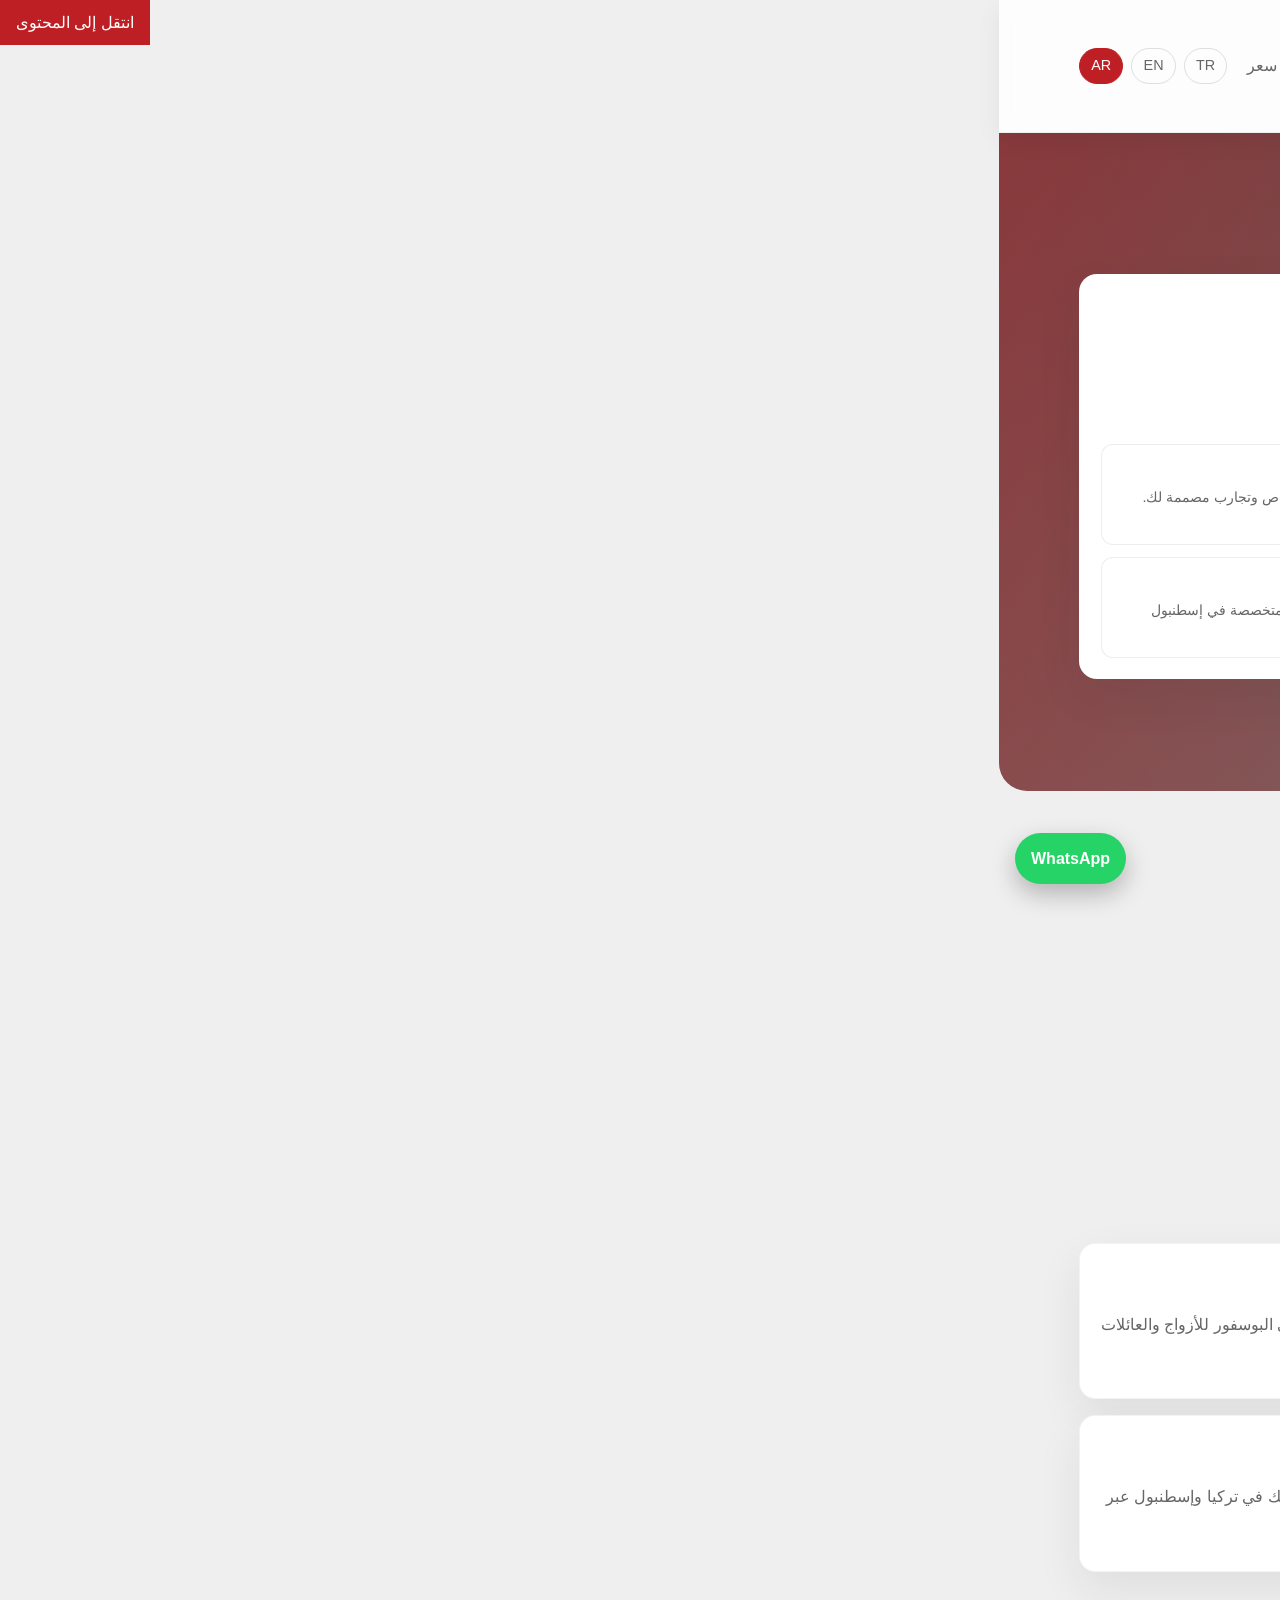
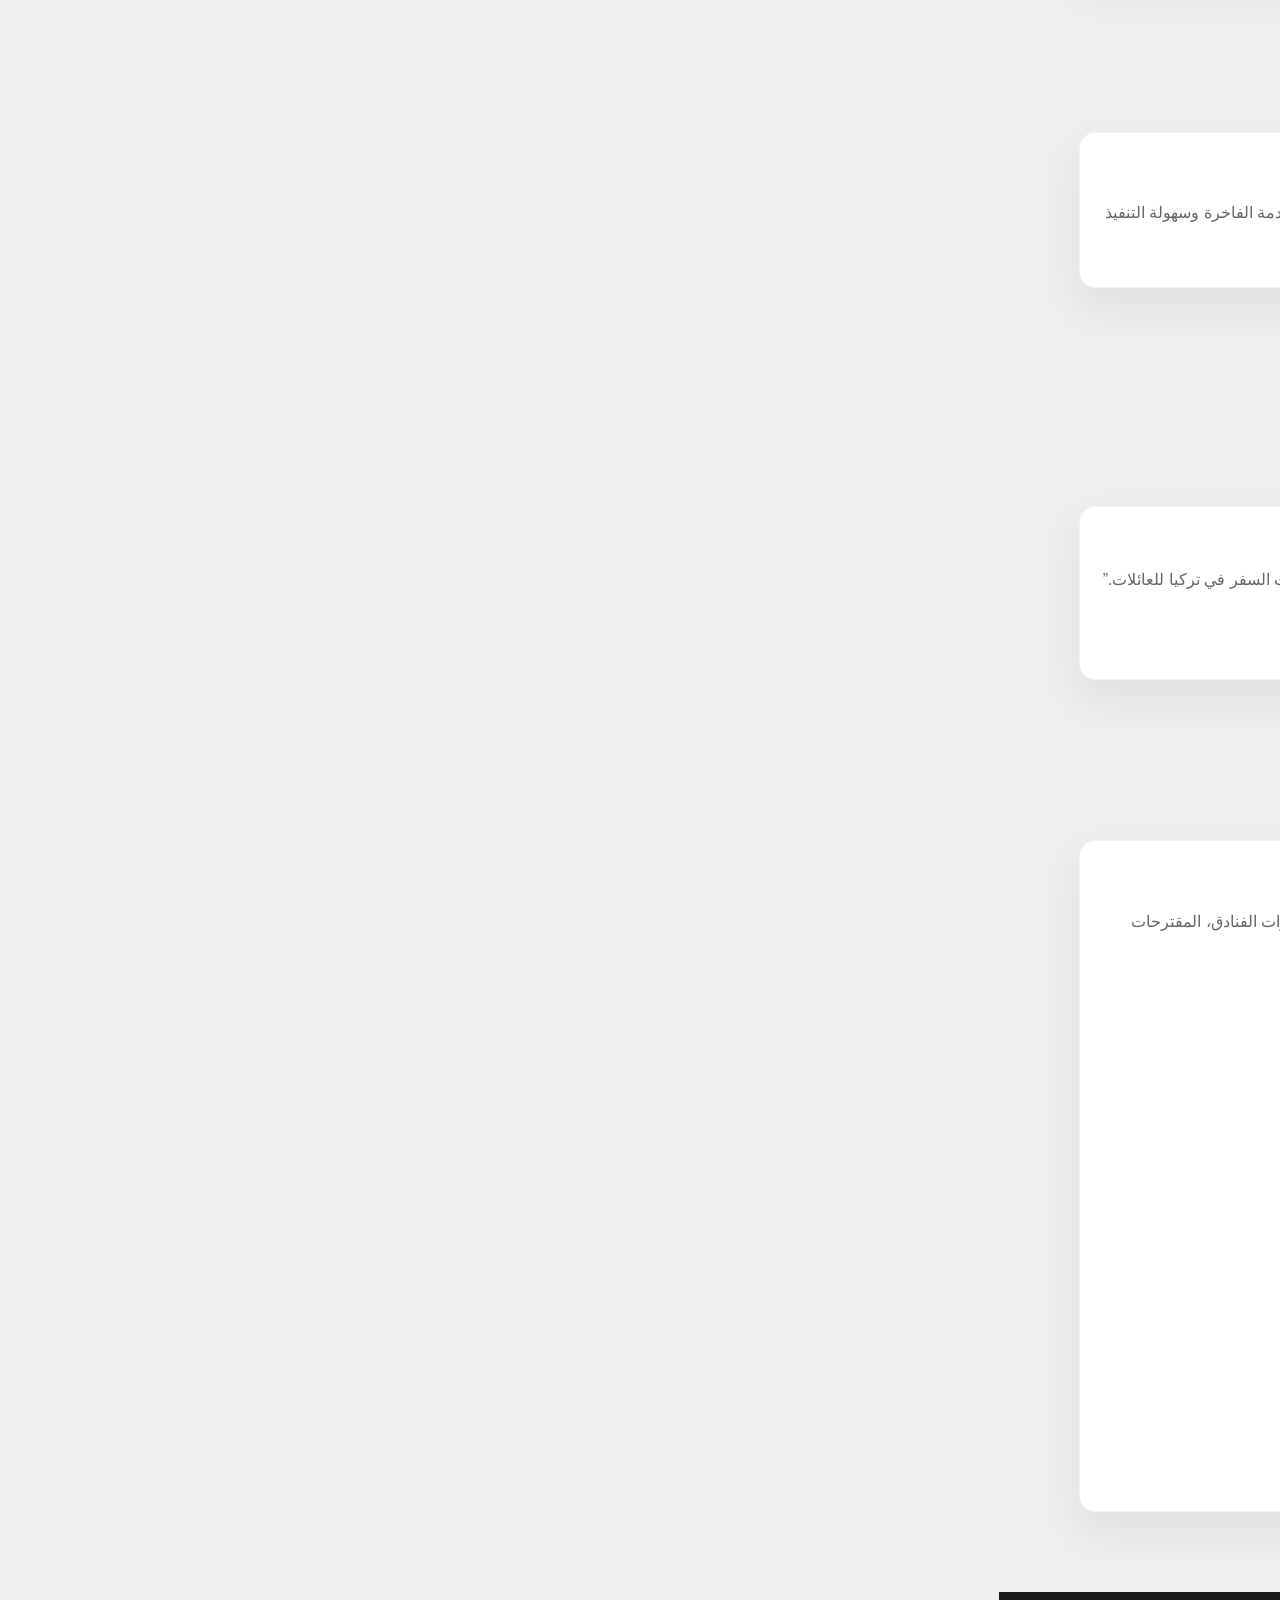
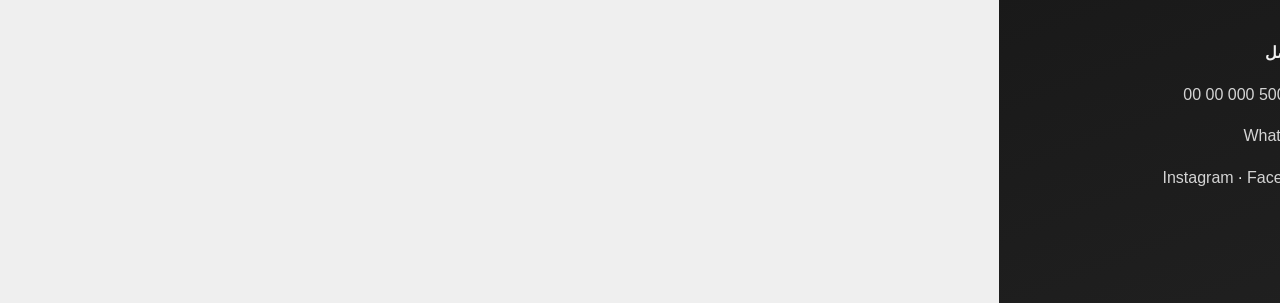
==== commit 0cfe84e0: "Refine header branding layout and upscale logo-first design across locales" ====
--- a/ar/index.html
+++ b/ar/index.html
@@ -27,7 +27,7 @@
 </head>
 <body>
 <a class="skip-link" href="#main">انتقل إلى المحتوى</a>
-<header class="site-header"><div class="container nav-wrap"><a href="../ar/" class="brand"><img src="../assets/images/safak-tour-logo.svg" alt="شعار شفق تور لخدمات السفر الفاخرة"><span>Şafak Tour</span></a><button class="menu-btn" aria-label="فتح القائمة" aria-expanded="false">☰</button><ul class="nav-list"><li><a href="#about">من نحن</a></li><li><a href="#services">الخدمات</a></li><li><a href="#why">لماذا نحن</a></li><li><a href="#reviews">آراء العملاء</a></li><li><a href="#quote">طلب عرض سعر</a></li><li class="lang-switcher"><a href="../tr/">TR</a><a href="../en/">EN</a><a class="active" href="../ar/">AR</a></li></ul></div></header>
+<header class="site-header"><div class="container nav-wrap"><a href="../ar/" class="brand"><img src="../assets/images/safak-tour-logo.svg" alt="شعار شفق تور لخدمات السفر الفاخرة"></a><button class="menu-btn" aria-label="فتح القائمة" aria-expanded="false">☰</button><ul class="nav-list"><li><a href="#about">من نحن</a></li><li><a href="#services">الخدمات</a></li><li><a href="#why">لماذا نحن</a></li><li><a href="#reviews">آراء العملاء</a></li><li><a href="#quote">طلب عرض سعر</a></li><li class="lang-switcher"><a href="../tr/">TR</a><a href="../en/">EN</a><a class="active" href="../ar/">AR</a></li></ul></div></header>
 <main id="main">
 <section class="hero"><div class="container hero-grid"><div class="reveal"><span class="kicker">وكالة سفر فاخرة في إسطنبول وتركيا</span><h1>تخطيط رحلات تركيا الفاخرة للمسافرين الدوليين والعائلات العربية.</h1><p>من حجز فنادق إسطنبول وخدمات النقل من وإلى المطار إلى جولات يخوت البوسفور وبرامج سفر مناسبة للعائلات، تقدم Şafak Tour تجربة احترافية موثوقة وسلسة.</p><div class="cta-row"><a class="btn primary" href="#quote">اطلب عرض سعر</a><a class="btn ghost" href="https://wa.me/905000000000" target="_blank" rel="noopener">استشارة عبر واتساب</a></div><div class="trust-strip"><span class="pill">حجز فنادق تركيا</span><span class="pill">جولات إسطنبول الخاصة</span><span class="pill">خدمات VIP في تركيا</span></div></div><aside class="hero-card reveal"><h2>سافر بثقة مع Şafak Tour</h2><p>نوفر خدمات استقبال المطار، دعم الإقامة في تركيا، وتنظيم برنامج رحلة مخصص حسب احتياجاتك.</p><div class="badges"><div class="badge"><h3>دعم 24/7</h3><p>خدمة باللغات العربية والتركية والإنجليزية.</p></div><div class="badge"><h3>جودة VIP</h3><p>نقل خاص وتجارب مصممة لك.</p></div><div class="badge"><h3>شركاء موثوقون</h3><p>أفضل الفنادق ومقدمو الخدمات المميزة.</p></div><div class="badge"><h3>خبرة محلية</h3><p>حلول متخصصة في إسطنبول وتركيا.</p></div></div></aside></div></section>
 <section id="about" class="section"><div class="container reveal"><h2>عن Şafak Tour</h2><p class="lead">Şafak Tour شركة سفر مؤسسية في تركيا بخبرة قوية في خدمة الضيوف الدوليين والمسافرين من الشرق الأوسط. نجمع بين الخبرة المحلية في إسطنبول والضيافة الراقية لتقديم رحلة مريحة وآمنة.</p></div></section>
@@ -37,7 +37,7 @@
 <section id="quote" class="section"><div class="container form-wrap reveal"><form id="quoteForm" data-whatsapp="905000000000" data-validation-msg="يرجى تعبئة الحقول المطلوبة بمعلومات صحيحة." data-date-msg="يجب أن يكون تاريخ المغادرة بعد تاريخ الوصول." data-msg-title="مرحباً Şafak Tour، أود الحصول على عرض سعر للسفر." data-full-name="الاسم الكامل" data-phone="رقم الهاتف" data-nationality="الجنسية" data-service-type="نوع الخدمة" data-destination="الوجهة" data-check-in="تاريخ الوصول" data-check-out="تاريخ المغادرة" data-guests="عدد الضيوف" data-notes="ملاحظات"><h2>احصل على عرض سعر سريع عبر واتساب</h2><div class="field-grid"><div><label for="fullName">الاسم الكامل *</label><input id="fullName" name="fullName" required></div><div><label for="phone">رقم الهاتف *</label><input id="phone" name="phone" type="tel" inputmode="tel" required></div><div><label for="nationality">الجنسية *</label><input id="nationality" name="nationality" required></div><div><label for="serviceType">نوع الخدمة *</label><select id="serviceType" name="serviceType" required><option value="">اختر</option><option>حجز فندق</option><option>نقل المطار</option><option>جولة يخت</option><option>خدمة VIP</option><option>باقة عطلة</option></select></div><div><label for="destination">الوجهة *</label><input id="destination" name="destination" value="Istanbul" required></div><div><label for="guests">عدد الضيوف *</label><input id="guests" name="guests" type="number" min="1" required></div><div><label for="checkIn">تاريخ الوصول *</label><input id="checkIn" name="checkIn" type="date" required></div><div><label for="checkOut">تاريخ المغادرة *</label><input id="checkOut" name="checkOut" type="date" required></div></div><div><label for="notes">ملاحظات</label><textarea id="notes" name="notes" placeholder="اكتب تفضيلاتك واحتياجات رحلتك."></textarea></div><div class="cta-row"><button type="submit" class="btn primary">إرسال عبر واتساب</button></div></form><aside class="card"><h3>ماذا بعد الإرسال؟</h3><p>سيقوم فريقنا بالرد سريعاً مع خيارات الفنادق، المقترحات المناسبة، وعرض سعر واضح.</p><p class="small">لا يلزم أي دفع في هذه المرحلة.</p></aside></div></section>
 </main>
 <a class="whatsapp-float" href="https://wa.me/905000000000?text=%D9%85%D8%B1%D8%AD%D8%A8%D8%A7%D9%8B%20%D8%B4%D9%81%D9%82%20%D8%AA%D9%88%D8%B1%D8%8C%20%D8%A3%D8%B1%D9%8A%D8%AF%20%D9%85%D8%B3%D8%A7%D8%B9%D8%AF%D8%A9%20%D9%81%D9%8A%20%D8%AA%D8%AE%D8%B7%D9%8A%D8%B7%20%D8%B1%D8%AD%D9%84%D8%A9%20%D8%A5%D9%84%D9%89%20%D8%AA%D8%B1%D9%83%D9%8A%D8%A7." target="_blank" rel="noopener" aria-label="تواصل واتساب">WhatsApp</a>
-<footer><div class="container footer-grid"><div><a class="brand" href="../ar/"><img src="../assets/images/safak-tour-logo.svg" alt="شعار شفق تور في الفوتر"><span>Şafak Tour</span></a><p class="small">خدمات سفر فاخرة في تركيا تشمل حجز الفنادق، النقل من المطار، وتجارب إسطنبول المميزة.</p></div><div><h3 class="footer-title">روابط سريعة</h3><p><a href="#about">من نحن</a></p><p><a href="#services">الخدمات</a></p><p><a href="#quote">طلب عرض سعر</a></p></div><div><h3 class="footer-title">اللغات</h3><p><a href="../tr/">Türkçe</a></p><p><a href="../en/">English</a></p><p><a href="../ar/">العربية</a></p></div><div><h3 class="footer-title">التواصل</h3><p><a href="tel:+905000000000">+90 500 000 00 00</a></p><p><a href="https://wa.me/905000000000" target="_blank" rel="noopener">WhatsApp</a></p><p><a href="#">Instagram</a> · <a href="#">Facebook</a></p></div></div></footer>
+<footer><div class="container footer-grid"><div><a class="brand" href="../ar/"><img src="../assets/images/safak-tour-logo.svg" alt="شعار شفق تور في الفوتر"></a><p class="small">خدمات سفر فاخرة في تركيا تشمل حجز الفنادق، النقل من المطار، وتجارب إسطنبول المميزة.</p></div><div><h3 class="footer-title">روابط سريعة</h3><p><a href="#about">من نحن</a></p><p><a href="#services">الخدمات</a></p><p><a href="#quote">طلب عرض سعر</a></p></div><div><h3 class="footer-title">اللغات</h3><p><a href="../tr/">Türkçe</a></p><p><a href="../en/">English</a></p><p><a href="../ar/">العربية</a></p></div><div><h3 class="footer-title">التواصل</h3><p><a href="tel:+905000000000">+90 500 000 00 00</a></p><p><a href="https://wa.me/905000000000" target="_blank" rel="noopener">WhatsApp</a></p><p><a href="#">Instagram</a> · <a href="#">Facebook</a></p></div></div></footer>
 <script src="../assets/js/main.js" defer></script>
 </body>
 </html>
--- a/assets/css/styles.css
+++ b/assets/css/styles.css
@@ -3,12 +3,12 @@
   --primary-dark: #b90105;
   --soft-gray: #b8b3b3;
   --light-gray: #e9dedd;
-  --bg: #f7f7f7;
+  --bg: #efefef;
   --text: #222222;
   --white: #ffffff;
   --muted: #666;
   --radius: 18px;
-  --shadow: 0 12px 28px rgba(34, 34, 34, 0.08);
+  --shadow: 0 18px 45px rgba(34, 34, 34, 0.08);
   --container: min(1120px, 92vw);
 }
 
@@ -16,6 +16,7 @@
 html { scroll-behavior: smooth; }
 body {
   margin: 0;
+  background-image: radial-gradient(circle at top right, rgba(190,31,36,0.06), transparent 34%);
   font-family: "Inter", "Segoe UI", Roboto, Arial, sans-serif;
   color: var(--text);
   background: var(--bg);
@@ -40,22 +41,24 @@
 .skip-link:focus { left: 1rem; top: 1rem; }
 
 .site-header {
+  box-shadow: 0 8px 24px rgba(0,0,0,.06);
   position: sticky;
   top: 0;
   z-index: 100;
   backdrop-filter: blur(10px);
-  background: rgba(247,247,247,0.93);
+  background: rgba(255,255,255,0.88);
   border-bottom: 1px solid rgba(34,34,34,.06);
 }
 .nav-wrap {
   display: flex;
   align-items: center;
   justify-content: space-between;
-  min-height: 76px;
+  min-height: 88px;
   gap: 1rem;
 }
-.brand { display: flex; align-items: center; gap: .65rem; font-weight: 700; }
-.brand img { width: 42px; height: 42px; }
+.brand { display: inline-flex; align-items: center; gap: .65rem; font-weight: 700; }
+.brand img { width: 132px; height: auto; display:block; border-radius: 10px; }
+.brand span { display: none; }
 .nav-list {
   display: flex;
   gap: 1.2rem;
@@ -86,7 +89,8 @@
   font-size: 1.45rem;
 }
 
-.hero { padding: 6.2rem 0 4.5rem; }
+.hero { padding: 6.8rem 0 5rem; position: relative; background: linear-gradient(160deg, rgba(40,15,16,.72), rgba(70,18,18,.62)); color:#fff; border-radius: 0 0 28px 28px; overflow:hidden; }
+.hero::before { content: ""; position: absolute; inset: 0; background: radial-gradient(circle at 80% 10%, rgba(255,200,140,.33), transparent 36%), linear-gradient(120deg, rgba(190,31,36,0.44), transparent 58%); pointer-events:none; }
 .hero-grid {
   display: grid;
   grid-template-columns: 1.05fr .95fr;
@@ -95,8 +99,8 @@
 }
 .kicker {
   display: inline-flex;
-  background: rgba(190,31,36,.1);
-  color: var(--primary);
+  background: rgba(255,255,255,.18);
+  color: #fff;
   border-radius: 999px;
   padding: .35rem .8rem;
   font-size: .88rem;
@@ -107,7 +111,7 @@
   line-height: 1.2;
   margin: .95rem 0 1rem;
 }
-.hero p { color: var(--muted); font-size: 1.03rem; }
+.hero p { color: rgba(255,255,255,.9); font-size: 1.05rem; }
 .cta-row { display: flex; gap: .9rem; flex-wrap: wrap; margin-top: 1.5rem; }
 .btn {
   display: inline-flex;
@@ -130,6 +134,8 @@
 .btn.ghost:hover { border-color: var(--primary); color: var(--primary); }
 
 .hero-card {
+  background: rgba(255,255,255,.96);
+  backdrop-filter: blur(4px);
   background: var(--white);
   border-radius: var(--radius);
   box-shadow: var(--shadow);
@@ -156,6 +162,7 @@
   gap: 1rem;
 }
 .card {
+  transition: transform .25s ease, box-shadow .25s ease, border-color .25s ease;
   background: #fff;
   border-radius: 16px;
   padding: 1.2rem;
@@ -164,7 +171,7 @@
 }
 .card h3 { margin-top: 0; }
 .card p { color: var(--muted); }
-.card:hover { transform: translateY(-3px); transition: .2s; }
+.card:hover { transform: translateY(-6px); box-shadow: 0 22px 40px rgba(34,34,34,.11); border-color: rgba(190,31,36,.18); }
 
 .trust-strip {
   margin-top: 1.5rem;
@@ -214,7 +221,7 @@
 
 .review-stars { color: #e2a600; letter-spacing: .12em; font-size: 1rem; }
 footer {
-  background: #191919;
+  background: linear-gradient(160deg,#191919,#252525);
   color: #f2f2f2;
   padding: 3rem 0 2rem;
 }
@@ -295,3 +302,8 @@
   }
   .reveal { opacity: 1; transform: none; }
 }
+
+
+.page-shell{padding-block:2rem;}
+
+footer .brand img{width:148px;}
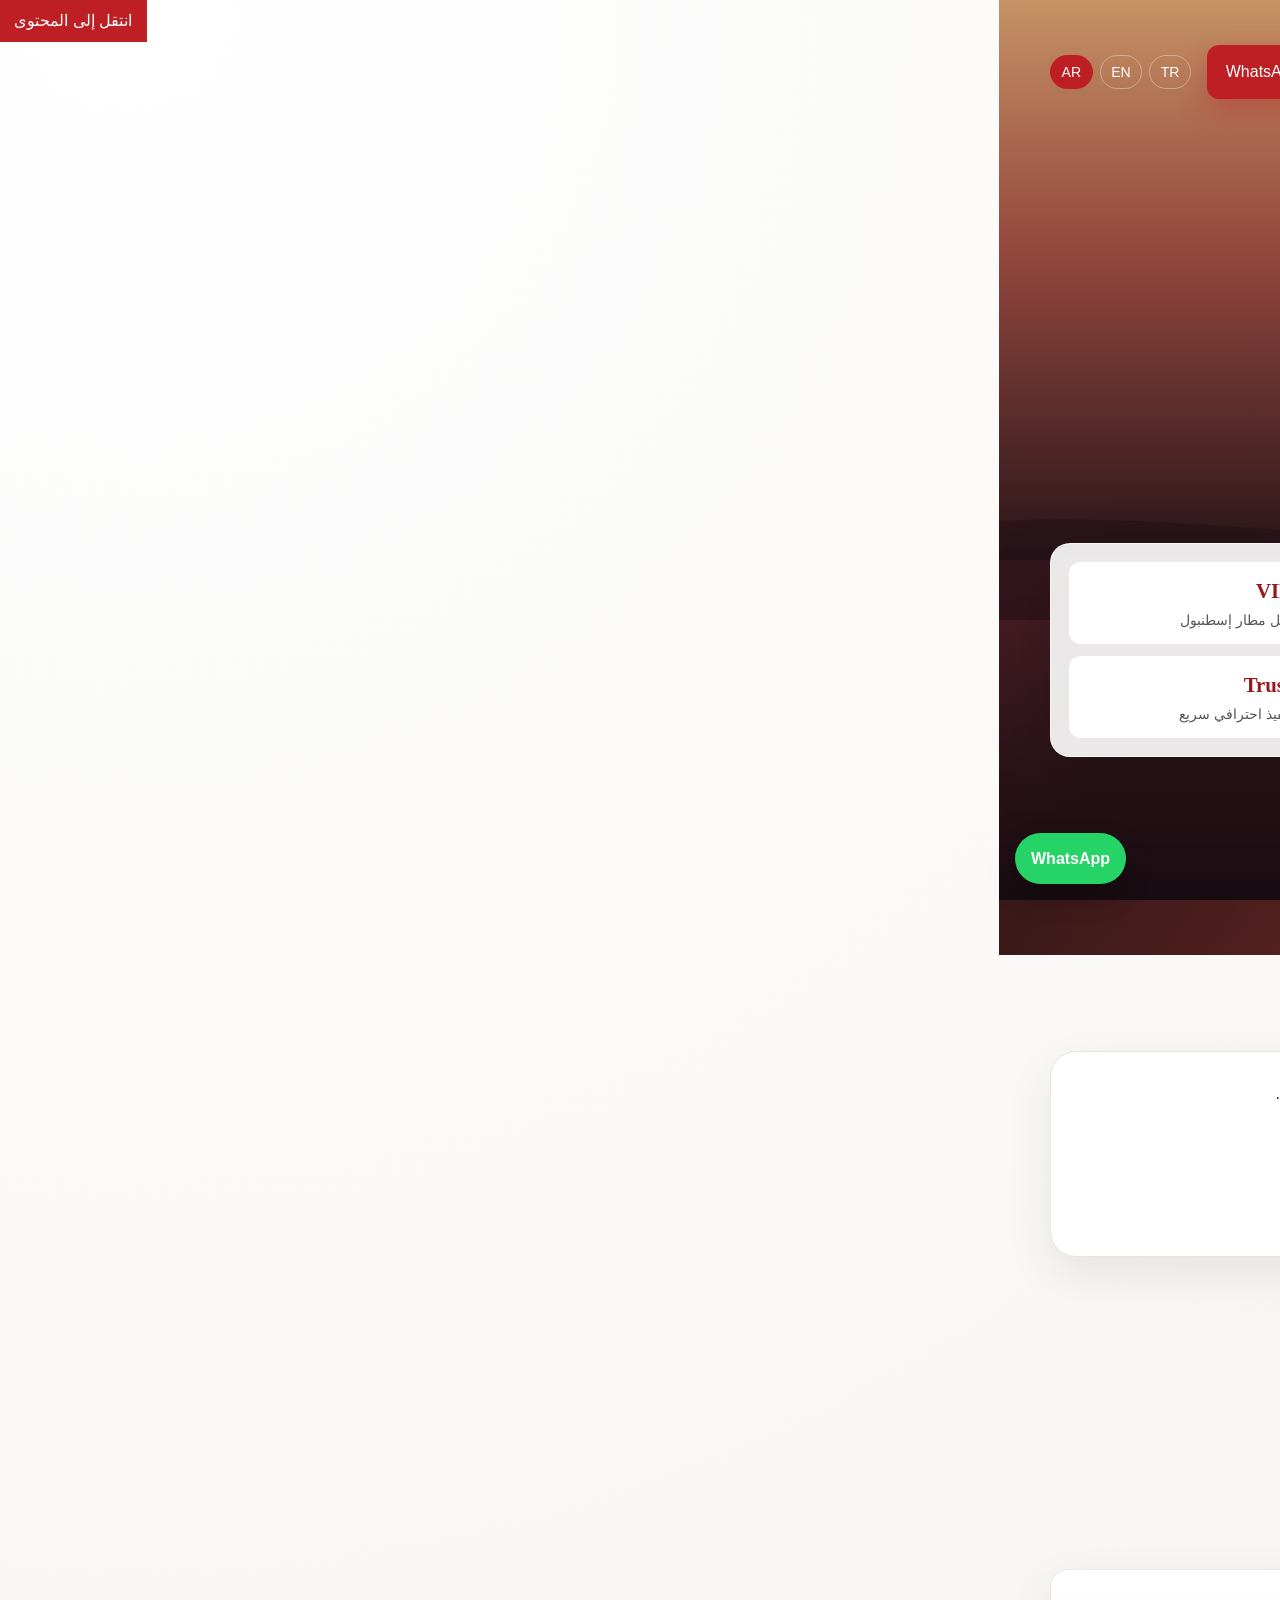
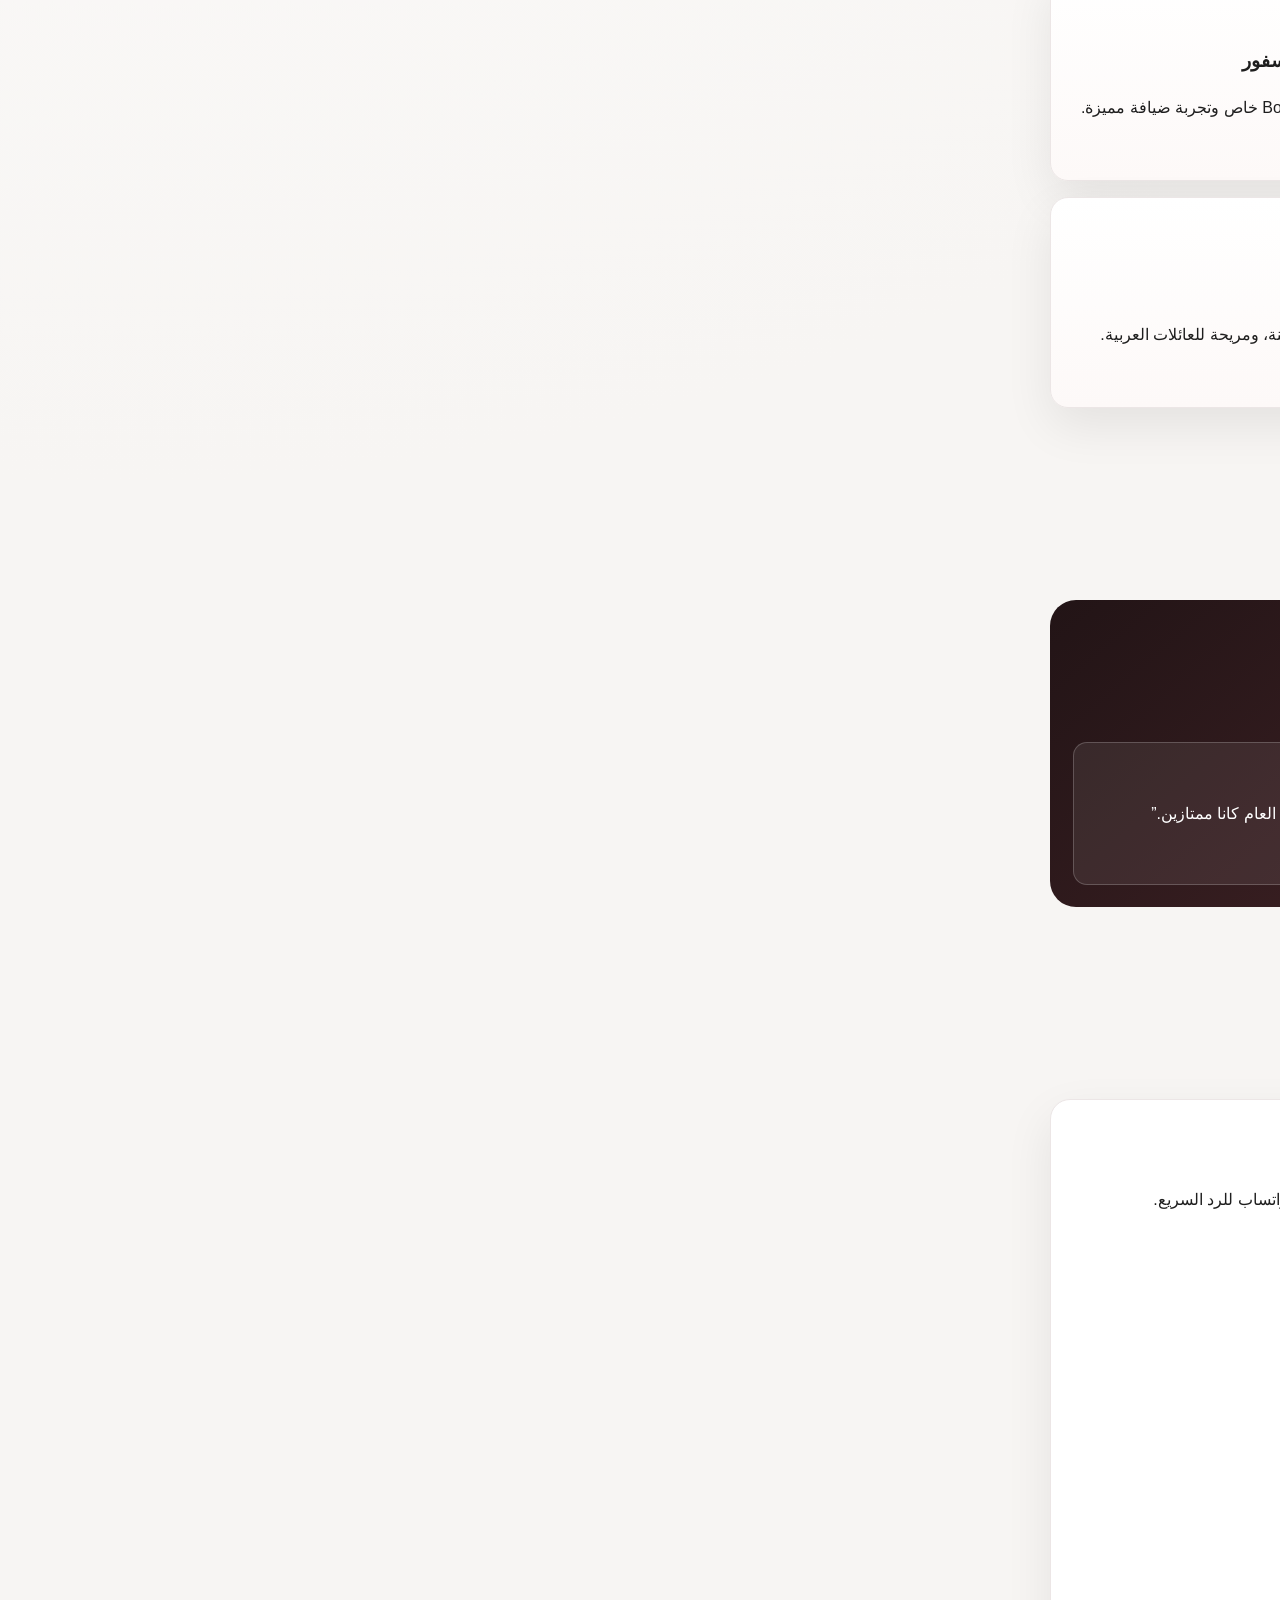
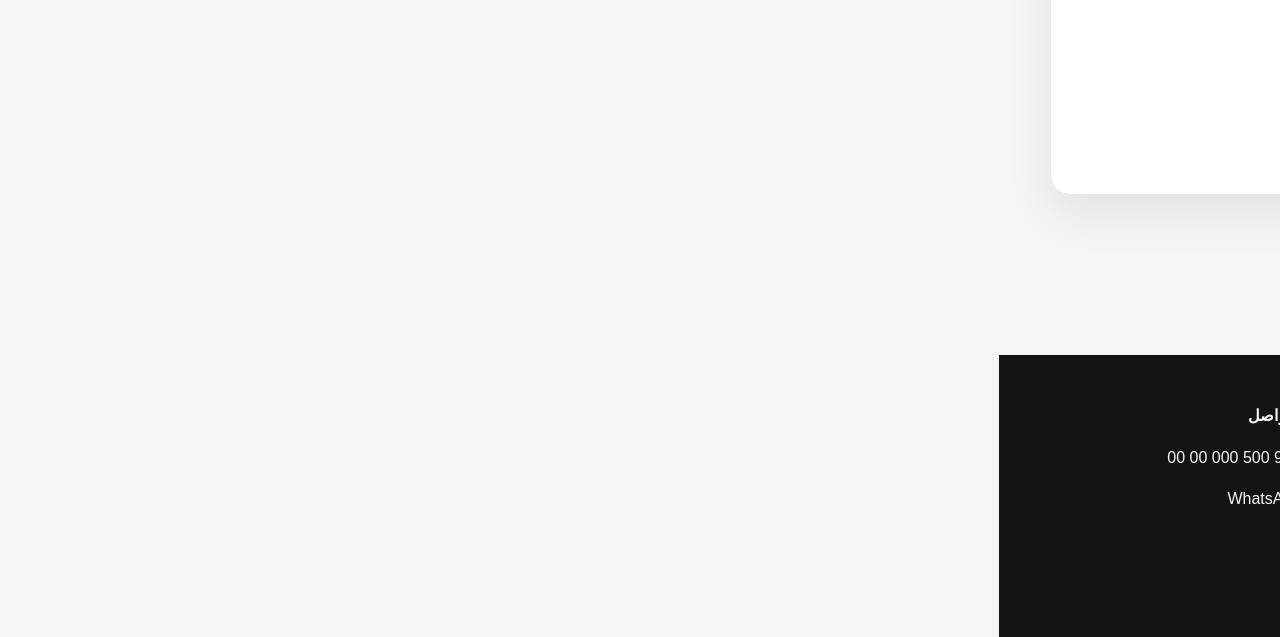
==== commit 74555f04: "Redesign multilingual homepages with premium cinematic layout and refined motion" ====
--- a/ar/index.html
+++ b/ar/index.html
@@ -1,43 +1,27 @@
 <!doctype html>
 <html lang="ar" dir="rtl">
 <head>
-  <meta charset="UTF-8">
-  <meta name="viewport" content="width=device-width, initial-scale=1.0">
-  <title>Şafak Tour | وكالة سفر فاخرة في تركيا وخدمات إسطنبول الخاصة</title>
-  <meta name="description" content="Şafak Tour وكالة سفر في تركيا تقدم حجز فنادق إسطنبول، النقل من وإلى المطار، جولات يخوت البوسفور، وخدمات VIP للمسافرين العرب.">
+  <meta charset="UTF-8"><meta name="viewport" content="width=device-width, initial-scale=1.0">
+  <title>Şafak Tour | وكالة سفر فاخرة في إسطنبول وتركيا</title>
+  <meta name="description" content="Şafak Tour وكالة سفر فاخرة تقدم حجز فنادق إسطنبول، نقل VIP، جولات يخوت البوسفور، وتخطيط رحلات خاصة للمسافرين العرب.">
   <meta name="robots" content="index,follow,max-image-preview:large">
-  <link rel="canonical" href="https://www.safaktour.com/ar/">
-  <link rel="alternate" hreflang="tr" href="https://www.safaktour.com/tr/">
-  <link rel="alternate" hreflang="en" href="https://www.safaktour.com/en/">
-  <link rel="alternate" hreflang="ar" href="https://www.safaktour.com/ar/">
-  <link rel="alternate" hreflang="x-default" href="https://www.safaktour.com/en/">
-  <meta property="og:type" content="website">
-  <meta property="og:site_name" content="Şafak Tour">
-  <meta property="og:locale" content="ar_AR">
-  <meta property="og:title" content="Şafak Tour | وكالة سفر فاخرة في تركيا">
-  <meta property="og:description" content="خدمات سفر فاخرة في تركيا تشمل الفنادق، النقل الخاص، جولات البوسفور، والتخطيط الكامل لإجازتك في إسطنبول.">
-  <meta property="og:url" content="https://www.safaktour.com/ar/">
-  <meta property="og:image" content="https://www.safaktour.com/assets/images/safak-tour-logo.svg">
-  <meta name="twitter:card" content="summary_large_image">
-  <meta name="twitter:title" content="Şafak Tour | خدمات سفر تركيا للمسافرين العرب">
-  <meta name="twitter:description" content="احجز فندقك في إسطنبول، خدمة المطار، جولة يخت في البوسفور وخدمات VIP مع Şafak Tour.">
-  <meta name="twitter:image" content="https://www.safaktour.com/assets/images/safak-tour-logo.svg">
+  <link rel="canonical" href="https://www.safaktour.com/ar/"><link rel="alternate" hreflang="ar" href="https://www.safaktour.com/ar/"><link rel="alternate" hreflang="en" href="https://www.safaktour.com/en/"><link rel="alternate" hreflang="tr" href="https://www.safaktour.com/tr/"><link rel="alternate" hreflang="x-default" href="https://www.safaktour.com/en/">
+  <meta property="og:type" content="website"><meta property="og:site_name" content="Şafak Tour"><meta property="og:title" content="Şafak Tour | خدمات سفر فاخرة في تركيا"><meta property="og:description" content="حجز فنادق، نقل مطار إسطنبول، وجولات يخت البوسفور للمسافرين العرب."><meta property="og:url" content="https://www.safaktour.com/ar/"><meta property="og:image" content="https://www.safaktour.com/assets/images/safak-tour-logo.svg">
+  <meta name="twitter:card" content="summary_large_image"><meta name="twitter:title" content="Şafak Tour | وكالة سفر فاخرة"><meta name="twitter:description" content="تخطيط رحلة تركيا بخدمة VIP ودعم عربي احترافي."><meta name="twitter:image" content="https://www.safaktour.com/assets/images/safak-tour-logo.svg">
   <link rel="stylesheet" href="../assets/css/styles.css">
-  <script type="application/ld+json">{"@context":"https://schema.org","@graph":[{"@type":"Organization","name":"Şafak Tour","url":"https://www.safaktour.com/","logo":"https://www.safaktour.com/assets/images/safak-tour-logo.svg","contactPoint":[{"@type":"ContactPoint","telephone":"+90-500-000-00-00","contactType":"customer service","availableLanguage":["Arabic","Turkish","English"]}]},{"@type":"TravelAgency","name":"Şafak Tour","url":"https://www.safaktour.com/ar/","description":"وكالة سفر في تركيا متخصصة في خدمات إسطنبول للمسافرين العرب، حجز فنادق، انتقالات، وجولات خاصة.","areaServed":["Turkey","Istanbul","Middle East"],"priceRange":"$$$"},{"@type":"LocalBusiness","name":"Şafak Tour","address":{"@type":"PostalAddress","addressCountry":"TR","addressLocality":"Istanbul"},"telephone":"+90-500-000-00-00"}]}</script>
+  <script type="application/ld+json">{"@context":"https://schema.org","@graph":[{"@type":"Organization","name":"Şafak Tour","url":"https://www.safaktour.com/","logo":"https://www.safaktour.com/assets/images/safak-tour-logo.svg"},{"@type":"TravelAgency","name":"Şafak Tour","url":"https://www.safaktour.com/ar/","description":"وكالة سفر في تركيا للمسافرين العرب.","areaServed":["Turkey","Istanbul","Middle East"],"priceRange":"$$$"},{"@type":"LocalBusiness","name":"Şafak Tour","address":{"@type":"PostalAddress","addressCountry":"TR","addressLocality":"Istanbul"},"telephone":"+90-500-000-00-00"}]}</script>
 </head>
 <body>
 <a class="skip-link" href="#main">انتقل إلى المحتوى</a>
-<header class="site-header"><div class="container nav-wrap"><a href="../ar/" class="brand"><img src="../assets/images/safak-tour-logo.svg" alt="شعار شفق تور لخدمات السفر الفاخرة"></a><button class="menu-btn" aria-label="فتح القائمة" aria-expanded="false">☰</button><ul class="nav-list"><li><a href="#about">من نحن</a></li><li><a href="#services">الخدمات</a></li><li><a href="#why">لماذا نحن</a></li><li><a href="#reviews">آراء العملاء</a></li><li><a href="#quote">طلب عرض سعر</a></li><li class="lang-switcher"><a href="../tr/">TR</a><a href="../en/">EN</a><a class="active" href="../ar/">AR</a></li></ul></div></header>
+<header class="site-header"><div class="container nav-wrap"><a href="../ar/" class="brand"><img src="../assets/images/safak-tour-logo.svg" alt="شعار شفق تور"></a><button class="menu-btn" aria-label="فتح القائمة" aria-expanded="false">☰</button><ul class="nav-list"><li><a href="#why">لماذا نحن</a></li><li><a href="#services">الخدمات</a></li><li><a href="#reviews">آراء العملاء</a></li><li><a href="#quote">عرض سعر</a></li><li><a class="btn btn-primary" href="https://wa.me/905000000000" target="_blank" rel="noopener">WhatsApp</a></li><li class="lang-switcher"><a href="../tr/">TR</a><a href="../en/">EN</a><a class="active" href="../ar/">AR</a></li></ul></div></header>
 <main id="main">
-<section class="hero"><div class="container hero-grid"><div class="reveal"><span class="kicker">وكالة سفر فاخرة في إسطنبول وتركيا</span><h1>تخطيط رحلات تركيا الفاخرة للمسافرين الدوليين والعائلات العربية.</h1><p>من حجز فنادق إسطنبول وخدمات النقل من وإلى المطار إلى جولات يخوت البوسفور وبرامج سفر مناسبة للعائلات، تقدم Şafak Tour تجربة احترافية موثوقة وسلسة.</p><div class="cta-row"><a class="btn primary" href="#quote">اطلب عرض سعر</a><a class="btn ghost" href="https://wa.me/905000000000" target="_blank" rel="noopener">استشارة عبر واتساب</a></div><div class="trust-strip"><span class="pill">حجز فنادق تركيا</span><span class="pill">جولات إسطنبول الخاصة</span><span class="pill">خدمات VIP في تركيا</span></div></div><aside class="hero-card reveal"><h2>سافر بثقة مع Şafak Tour</h2><p>نوفر خدمات استقبال المطار، دعم الإقامة في تركيا، وتنظيم برنامج رحلة مخصص حسب احتياجاتك.</p><div class="badges"><div class="badge"><h3>دعم 24/7</h3><p>خدمة باللغات العربية والتركية والإنجليزية.</p></div><div class="badge"><h3>جودة VIP</h3><p>نقل خاص وتجارب مصممة لك.</p></div><div class="badge"><h3>شركاء موثوقون</h3><p>أفضل الفنادق ومقدمو الخدمات المميزة.</p></div><div class="badge"><h3>خبرة محلية</h3><p>حلول متخصصة في إسطنبول وتركيا.</p></div></div></aside></div></section>
-<section id="about" class="section"><div class="container reveal"><h2>عن Şafak Tour</h2><p class="lead">Şafak Tour شركة سفر مؤسسية في تركيا بخبرة قوية في خدمة الضيوف الدوليين والمسافرين من الشرق الأوسط. نجمع بين الخبرة المحلية في إسطنبول والضيافة الراقية لتقديم رحلة مريحة وآمنة.</p></div></section>
-<section id="services" class="section"><div class="container"><h2 class="reveal">خدماتنا</h2><div class="grid-3"><article class="card reveal"><h3>حجز الفنادق</h3><p>خيارات إقامة فاخرة وعائلية في إسطنبول ومناطق تركيا المختلفة.</p></article><article class="card reveal"><h3>نقل المطار</h3><p>خدمة نقل خاصة موثوقة داخل تركيا مع سائقين محترفين.</p></article><article class="card reveal"><h3>جولات اليخوت</h3><p>جولات يخت خاصة في البوسفور للأزواج والعائلات والضيوف التنفيذيين.</p></article><article class="card reveal"><h3>خدمات VIP</h3><p>تنقل فاخر، مساعد شخصي، وبرامج سفر راقية داخل تركيا.</p></article><article class="card reveal"><h3>جولات إسطنبول الخاصة</h3><p>مسارات مخصصة تشمل الثقافة والتسوق وخيارات مناسبة للعائلات العربية.</p></article><article class="card reveal"><h3>باقات العطلات</h3><p>تخطيط متكامل لعطلتك في تركيا وإسطنبول عبر جهة واحدة موثوقة.</p></article></div></div></section>
-<section id="why" class="section"><div class="container grid-3"><article class="card reveal"><h3>ضيافة مهيأة للمسافرين العرب</h3><p>برامج سفر تحترم متطلبات العائلات العربية وتفاصيل الرحلة العملية.</p></article><article class="card reveal"><h3>تنسيق واضح واحترافي</h3><p>تواصل مباشر وخطة دقيقة من الحجز وحتى الوصول.</p></article><article class="card reveal"><h3>رفاهية عملية</h3><p>نوازن بين مستوى الخدمة الفاخرة وسهولة التنفيذ على أرض الواقع.</p></article></div></section>
-<section id="reviews" class="section"><div class="container"><h2 class="reveal">تقييمات العملاء</h2><div class="grid-3"><article class="card reveal"><div class="review-stars">★★★★★</div><p>“حجز الفندق في إسطنبول وخدمة المطار كانت ممتازة جداً.”</p><strong>— أحمد، الإمارات</strong></article><article class="card reveal"><div class="review-stars">★★★★★</div><p>“جولة يخت البوسفور والتنظيم الخاص للرحلة كانا رائعين.”</p><strong>— نور، الكويت</strong></article><article class="card reveal"><div class="review-stars">★★★★★</div><p>“وكالة موثوقة لخدمات السفر في تركيا للعائلات.”</p><strong>— مريم، ألمانيا</strong></article></div></div></section>
-<section id="quote" class="section"><div class="container form-wrap reveal"><form id="quoteForm" data-whatsapp="905000000000" data-validation-msg="يرجى تعبئة الحقول المطلوبة بمعلومات صحيحة." data-date-msg="يجب أن يكون تاريخ المغادرة بعد تاريخ الوصول." data-msg-title="مرحباً Şafak Tour، أود الحصول على عرض سعر للسفر." data-full-name="الاسم الكامل" data-phone="رقم الهاتف" data-nationality="الجنسية" data-service-type="نوع الخدمة" data-destination="الوجهة" data-check-in="تاريخ الوصول" data-check-out="تاريخ المغادرة" data-guests="عدد الضيوف" data-notes="ملاحظات"><h2>احصل على عرض سعر سريع عبر واتساب</h2><div class="field-grid"><div><label for="fullName">الاسم الكامل *</label><input id="fullName" name="fullName" required></div><div><label for="phone">رقم الهاتف *</label><input id="phone" name="phone" type="tel" inputmode="tel" required></div><div><label for="nationality">الجنسية *</label><input id="nationality" name="nationality" required></div><div><label for="serviceType">نوع الخدمة *</label><select id="serviceType" name="serviceType" required><option value="">اختر</option><option>حجز فندق</option><option>نقل المطار</option><option>جولة يخت</option><option>خدمة VIP</option><option>باقة عطلة</option></select></div><div><label for="destination">الوجهة *</label><input id="destination" name="destination" value="Istanbul" required></div><div><label for="guests">عدد الضيوف *</label><input id="guests" name="guests" type="number" min="1" required></div><div><label for="checkIn">تاريخ الوصول *</label><input id="checkIn" name="checkIn" type="date" required></div><div><label for="checkOut">تاريخ المغادرة *</label><input id="checkOut" name="checkOut" type="date" required></div></div><div><label for="notes">ملاحظات</label><textarea id="notes" name="notes" placeholder="اكتب تفضيلاتك واحتياجات رحلتك."></textarea></div><div class="cta-row"><button type="submit" class="btn primary">إرسال عبر واتساب</button></div></form><aside class="card"><h3>ماذا بعد الإرسال؟</h3><p>سيقوم فريقنا بالرد سريعاً مع خيارات الفنادق، المقترحات المناسبة، وعرض سعر واضح.</p><p class="small">لا يلزم أي دفع في هذه المرحلة.</p></aside></div></section>
+<section class="hero"><div class="hero-media" aria-hidden="true"></div><div class="container hero-grid"><div class="hero-copy reveal"><span class="kicker">رحلات فاخرة في إسطنبول وتركيا</span><h1>خدمات سفر فاخرة للمسافرين العرب إلى تركيا.</h1><p>تقدم Şafak Tour خبرة مميزة في حجز الفنادق، نقل VIP تركيا، جولات يخوت البوسفور، والتخطيط الخاص للعائلات والزوار من الشرق الأوسط.</p><div class="cta-row"><a class="btn btn-primary" href="#quote">اطلب عرضاً فاخراً</a><a class="btn btn-ghost" href="#services">استكشف الخدمات</a></div></div><aside class="trust-float reveal" data-stagger="1"><div class="stats"><div class="stat"><strong>24/7</strong><span>دعم عربي/تركي/إنجليزي</span></div><div class="stat"><strong>VIP</strong><span>نقل مطار إسطنبول</span></div><div class="stat"><strong>Bosphorus</strong><span>تنسيق جولات يخوت خاصة</span></div><div class="stat"><strong>Trust</strong><span>تنفيذ احترافي سريع</span></div></div></aside></div></section>
+<section id="why" class="section"><div class="container editorial reveal"><div><h2>لماذا Şafak Tour</h2><p>نقدّم تجربة سفر راقية مبنية على الثقة، الفهم الثقافي، والدعم المستمر للمسافرين العرب في تركيا.</p></div><ul><li>خبرة حقيقية في Middle East travel to Turkey.</li><li>برامج مناسبة للعائلات والسياحة الراقية.</li><li>تنسيق كامل من الوصول حتى المغادرة.</li><li>استجابة سريعة وخدمة دقيقة.</li></ul></div></section>
+<section id="services" class="section"><div class="container"><div class="section-head reveal"><h2>خدماتنا الفاخرة</h2><p>حلول متكاملة لـ luxury Turkey travel وإدارة رحلة إسطنبول الخاصة.</p></div><div class="grid-services"><article class="service-card reveal"><div class="service-icon">ف</div><h3>حجز الفنادق</h3><p>Turkey hotel booking وIstanbul hotel booking بخيارات فاخرة.</p></article><article class="service-card reveal" data-stagger="1"><div class="service-icon">ن</div><h3>نقل VIP</h3><p>VIP transfer Turkey وخدمة مطار إسطنبول باحترافية عالية.</p></article><article class="service-card reveal" data-stagger="2"><div class="service-icon">ي</div><h3>جولات يخت البوسفور</h3><p>Bosphorus yacht tour خاص وتجربة ضيافة مميزة.</p></article><article class="service-card reveal"><div class="service-icon">خ</div><h3>تخطيط خاص</h3><p>Istanbul private tours وبرامج مرنة حسب احتياجاتكم.</p></article><article class="service-card reveal" data-stagger="1"><div class="service-icon">د</div><h3>خدمة كونسيرج</h3><p>دعم فوري متعدد اللغات طوال الرحلة.</p></article><article class="service-card reveal" data-stagger="2"><div class="service-icon">ل</div><h3>سفر فاخر</h3><p>تجربة سفر راقية، آمنة، ومريحة للعائلات العربية.</p></article></div></div></section>
+<section id="reviews" class="section"><div class="container reviews-band reveal"><div class="section-head"><h2>ثقة العملاء</h2><p>تقييمات حقيقية تعكس جودة الخدمة واهتمامنا بالتفاصيل.</p></div><div class="reviews-grid"><article class="review"><div class="stars">★★★★★</div><p>“أفضل تجربة حجز وتنسيق في إسطنبول.”</p><strong>— راشد، قطر</strong></article><article class="review"><div class="stars">★★★★★</div><p>“النقل والفندق كانا على مستوى VIP فعلاً.”</p><strong>— أمل، السعودية</strong></article><article class="review"><div class="stars">★★★★★</div><p>“جولة اليخت والتنظيم العام كانا ممتازين.”</p><strong>— يارا، الكويت</strong></article></div></div></section>
+<section id="quote" class="section"><div class="container quote-shell reveal"><form id="quoteForm" class="quote-panel" data-whatsapp="905000000000" data-validation-msg="يرجى تعبئة الحقول المطلوبة بمعلومات صحيحة." data-date-msg="يجب أن يكون تاريخ المغادرة بعد تاريخ الوصول." data-msg-title="مرحباً Şafak Tour، أود الحصول على عرض سفر فاخر." data-full-name="الاسم" data-phone="الهاتف" data-nationality="الجنسية" data-service-type="نوع الخدمة" data-destination="الوجهة" data-check-in="الوصول" data-check-out="المغادرة" data-guests="الضيوف" data-notes="ملاحظات"><h2>طلب عرض سعر فاخر</h2><div class="field-grid"><div><label for="fullName">الاسم الكامل *</label><input id="fullName" name="fullName" required></div><div><label for="phone">رقم الهاتف *</label><input id="phone" name="phone" type="tel" inputmode="tel" required></div><div><label for="nationality">الجنسية *</label><input id="nationality" name="nationality" required></div><div><label for="serviceType">نوع الخدمة *</label><select id="serviceType" name="serviceType" required><option value="">اختر</option><option>حجز فندق</option><option>نقل VIP</option><option>جولة يخت</option><option>تخطيط خاص</option></select></div><div><label for="destination">الوجهة *</label><input id="destination" name="destination" value="Istanbul" required></div><div><label for="guests">عدد الضيوف *</label><input id="guests" name="guests" type="number" min="1" required></div><div><label for="checkIn">تاريخ الوصول *</label><input id="checkIn" name="checkIn" type="date" required></div><div><label for="checkOut">تاريخ المغادرة *</label><input id="checkOut" name="checkOut" type="date" required></div></div><div><label for="notes">ملاحظات</label><textarea id="notes" name="notes" placeholder="اكتب تفضيلات الرحلة."></textarea></div><div class="cta-row"><button class="btn btn-primary" type="submit">إرسال عبر WhatsApp</button></div></form><aside class="quote-aside"><h3>تحويل أسرع</h3><p>يرسل النموذج طلبكم مباشرة إلى فريقنا عبر واتساب للرد السريع.</p><p class="small">لا توجد أي دفعة مطلوبة الآن.</p></aside></div></section>
 </main>
-<a class="whatsapp-float" href="https://wa.me/905000000000?text=%D9%85%D8%B1%D8%AD%D8%A8%D8%A7%D9%8B%20%D8%B4%D9%81%D9%82%20%D8%AA%D9%88%D8%B1%D8%8C%20%D8%A3%D8%B1%D9%8A%D8%AF%20%D9%85%D8%B3%D8%A7%D8%B9%D8%AF%D8%A9%20%D9%81%D9%8A%20%D8%AA%D8%AE%D8%B7%D9%8A%D8%B7%20%D8%B1%D8%AD%D9%84%D8%A9%20%D8%A5%D9%84%D9%89%20%D8%AA%D8%B1%D9%83%D9%8A%D8%A7." target="_blank" rel="noopener" aria-label="تواصل واتساب">WhatsApp</a>
-<footer><div class="container footer-grid"><div><a class="brand" href="../ar/"><img src="../assets/images/safak-tour-logo.svg" alt="شعار شفق تور في الفوتر"></a><p class="small">خدمات سفر فاخرة في تركيا تشمل حجز الفنادق، النقل من المطار، وتجارب إسطنبول المميزة.</p></div><div><h3 class="footer-title">روابط سريعة</h3><p><a href="#about">من نحن</a></p><p><a href="#services">الخدمات</a></p><p><a href="#quote">طلب عرض سعر</a></p></div><div><h3 class="footer-title">اللغات</h3><p><a href="../tr/">Türkçe</a></p><p><a href="../en/">English</a></p><p><a href="../ar/">العربية</a></p></div><div><h3 class="footer-title">التواصل</h3><p><a href="tel:+905000000000">+90 500 000 00 00</a></p><p><a href="https://wa.me/905000000000" target="_blank" rel="noopener">WhatsApp</a></p><p><a href="#">Instagram</a> · <a href="#">Facebook</a></p></div></div></footer>
+<a class="whatsapp-float" href="https://wa.me/905000000000?text=%D9%85%D8%B1%D8%AD%D8%A8%D8%A7%D9%8B%20%D8%B4%D9%81%D9%82%20%D8%AA%D9%88%D8%B1%D8%8C%20%D8%A3%D8%B1%D9%8A%D8%AF%20%D8%AF%D8%B9%D9%85%D8%A7%D9%8B%20%D9%81%D8%A7%D8%AE%D8%B1%D8%A7%D9%8B%20%D9%84%D8%B1%D8%AD%D9%84%D8%A9%20%D8%AA%D8%B1%D9%83%D9%8A%D8%A7." target="_blank" rel="noopener">WhatsApp</a>
+<footer><div class="container footer-grid"><div><a class="brand" href="../ar/"><img src="../assets/images/safak-tour-logo.svg" alt="شعار شفق تور في الفوتر"></a><p class="small">خدمات سفر فاخرة للمسافرين العرب إلى تركيا.</p></div><div><h3 class="footer-title">روابط سريعة</h3><p><a href="#why">لماذا نحن</a></p><p><a href="#services">الخدمات</a></p><p><a href="#quote">عرض سعر</a></p></div><div><h3 class="footer-title">اللغات</h3><p><a href="../tr/">Türkçe</a></p><p><a href="../en/">English</a></p><p><a href="../ar/">العربية</a></p></div><div><h3 class="footer-title">التواصل</h3><p><a href="tel:+905000000000">+90 500 000 00 00</a></p><p><a href="https://wa.me/905000000000" target="_blank" rel="noopener">WhatsApp</a></p></div></div></footer>
 <script src="../assets/js/main.js" defer></script>
-</body>
-</html>
+</body></html>
--- a/assets/css/styles.css
+++ b/assets/css/styles.css
@@ -1,309 +1,205 @@
 :root {
-  --primary: #be1f24;
-  --primary-dark: #b90105;
-  --soft-gray: #b8b3b3;
-  --light-gray: #e9dedd;
-  --bg: #efefef;
-  --text: #222222;
-  --white: #ffffff;
-  --muted: #666;
-  --radius: 18px;
-  --shadow: 0 18px 45px rgba(34, 34, 34, 0.08);
-  --container: min(1120px, 92vw);
+  --primary: #BE1F24;
+  --deep-red: #97171B;
+  --silver: #B8B3B3;
+  --mist: #E7E4E4;
+  --off-white: #F7F5F3;
+  --charcoal: #1E1E1E;
+  --success: #25d366;
+  --container: min(1180px, 92vw);
+  --radius-lg: 26px;
+  --radius-md: 16px;
+  --shadow-soft: 0 18px 48px rgba(0, 0, 0, .08);
+  --shadow-strong: 0 28px 70px rgba(0, 0, 0, .20);
 }
 
 * { box-sizing: border-box; }
 html { scroll-behavior: smooth; }
 body {
   margin: 0;
-  background-image: radial-gradient(circle at top right, rgba(190,31,36,0.06), transparent 34%);
-  font-family: "Inter", "Segoe UI", Roboto, Arial, sans-serif;
-  color: var(--text);
-  background: var(--bg);
+  color: var(--charcoal);
+  font-family: "Inter", "Segoe UI", Arial, sans-serif;
+  background: radial-gradient(circle at 10% 0%, #ffffff, var(--off-white) 52%);
   line-height: 1.6;
 }
+h1, h2, h3 { font-family: "Playfair Display", Georgia, serif; letter-spacing: .01em; }
+a { text-decoration: none; color: inherit; }
 img { max-width: 100%; display: block; }
-a { color: inherit; text-decoration: none; }
 .container { width: var(--container); margin-inline: auto; }
-.section { padding: 5rem 0; }
-.section h2 { font-size: clamp(1.7rem, 2.2vw, 2.5rem); margin: 0 0 .8rem; }
-.section p.lead { color: var(--muted); max-width: 70ch; }
-
-.skip-link {
-  position: absolute;
-  left: -999px;
-  top: 0;
-  background: var(--primary);
-  color: #fff;
-  padding: .6rem 1rem;
-  z-index: 1000;
-}
+.section { padding: 6rem 0; position: relative; }
+.skip-link { position: absolute; left: -999px; top: 0; background: var(--primary); color: #fff; padding: .5rem .9rem; z-index: 999; }
 .skip-link:focus { left: 1rem; top: 1rem; }
 
 .site-header {
-  box-shadow: 0 8px 24px rgba(0,0,0,.06);
   position: sticky;
   top: 0;
-  z-index: 100;
-  backdrop-filter: blur(10px);
-  background: rgba(255,255,255,0.88);
-  border-bottom: 1px solid rgba(34,34,34,.06);
-}
-.nav-wrap {
-  display: flex;
+  z-index: 120;
+  transition: background .35s ease, box-shadow .35s ease, border-color .35s ease;
+  border-bottom: 1px solid transparent;
+}
+.site-header.scrolled {
+  background: rgba(20, 20, 20, .72);
+  backdrop-filter: blur(14px);
+  box-shadow: 0 10px 30px rgba(0,0,0,.25);
+  border-color: rgba(255,255,255,.1);
+}
+.nav-wrap { min-height: 92px; display: flex; align-items: center; justify-content: space-between; gap: 1rem; }
+.brand img { width: 144px; border-radius: 8px; }
+.menu-btn { display: none; border: 0; background: transparent; color: #fff; font-size: 1.5rem; }
+.nav-list { list-style: none; display: flex; align-items: center; gap: 1rem; padding: 0; margin: 0; }
+.nav-list a { color: #fff; font-weight: 500; position: relative; }
+.nav-list a::after { content: ""; position: absolute; left: 0; bottom: -6px; width: 0; height: 2px; background: #fff; transition: width .25s ease; }
+.nav-list a:hover::after { width: 100%; }
+.lang-switcher { display: flex; gap: .45rem; }
+.lang-switcher a { border: 1px solid rgba(255,255,255,.35); padding: .32rem .65rem; border-radius: 999px; font-size: .88rem; }
+.lang-switcher a.active, .btn-primary { background: var(--primary); border-color: var(--primary); color: #fff; }
+
+.hero {
+  min-height: 90vh;
+  display: grid;
   align-items: center;
-  justify-content: space-between;
-  min-height: 88px;
-  gap: 1rem;
-}
-.brand { display: inline-flex; align-items: center; gap: .65rem; font-weight: 700; }
-.brand img { width: 132px; height: auto; display:block; border-radius: 10px; }
-.brand span { display: none; }
-.nav-list {
-  display: flex;
-  gap: 1.2rem;
-  align-items: center;
-  list-style: none;
-  padding: 0;
-  margin: 0;
-}
-.nav-list a { color: var(--muted); font-weight: 500; }
-.nav-list a:hover, .lang-switcher a:hover { color: var(--primary); }
-.lang-switcher { display: flex; gap: .5rem; }
-.lang-switcher a {
-  padding: .34rem .7rem;
-  border: 1px solid rgba(34,34,34,.14);
-  border-radius: 999px;
-  color: var(--muted);
-  font-size: .9rem;
-}
-.lang-switcher a.active {
-  background: var(--primary);
-  color: #fff;
-  border-color: var(--primary);
-}
-.menu-btn {
-  display: none;
-  border: 0;
-  background: transparent;
-  font-size: 1.45rem;
-}
-
-.hero { padding: 6.8rem 0 5rem; position: relative; background: linear-gradient(160deg, rgba(40,15,16,.72), rgba(70,18,18,.62)); color:#fff; border-radius: 0 0 28px 28px; overflow:hidden; }
-.hero::before { content: ""; position: absolute; inset: 0; background: radial-gradient(circle at 80% 10%, rgba(255,200,140,.33), transparent 36%), linear-gradient(120deg, rgba(190,31,36,0.44), transparent 58%); pointer-events:none; }
-.hero-grid {
-  display: grid;
-  grid-template-columns: 1.05fr .95fr;
-  gap: 2rem;
-  align-items: center;
-}
-.kicker {
-  display: inline-flex;
-  background: rgba(255,255,255,.18);
-  color: #fff;
-  border-radius: 999px;
-  padding: .35rem .8rem;
-  font-size: .88rem;
-  font-weight: 600;
-}
-.hero h1 {
-  font-size: clamp(2rem, 4vw, 3.5rem);
-  line-height: 1.2;
-  margin: .95rem 0 1rem;
-}
-.hero p { color: rgba(255,255,255,.9); font-size: 1.05rem; }
-.cta-row { display: flex; gap: .9rem; flex-wrap: wrap; margin-top: 1.5rem; }
+  overflow: hidden;
+  background:
+    linear-gradient(115deg, rgba(10,10,10,.66) 10%, rgba(35,8,9,.5) 45%, rgba(151,23,27,.4)),
+    radial-gradient(circle at 82% 12%, rgba(255,215,161,.32), transparent 34%),
+    linear-gradient(135deg, #422326, #8f3b36 55%, #b86f43);
+}
+.hero-media {
+  position: absolute;
+  inset: 0;
+  background:
+    linear-gradient(to bottom, rgba(0,0,0,.18), rgba(0,0,0,.35)),
+    url("../images/istanbul-luxury-hero.svg") center/cover no-repeat;
+  transform: translateY(var(--parallax, 0px));
+  will-change: transform;
+}
+.hero .container { position: relative; z-index: 2; }
+.hero-grid { display: grid; grid-template-columns: 1.1fr .9fr; gap: 1.6rem; align-items: end; }
+.hero-copy { color: #fff; max-width: 62ch; }
+.kicker { display: inline-flex; padding: .35rem .85rem; border: 1px solid rgba(255,255,255,.38); border-radius: 999px; font-size: .83rem; letter-spacing: .07em; text-transform: uppercase; }
+.hero h1 { font-size: clamp(2.2rem, 5vw, 4.1rem); margin: 1rem 0 .7rem; line-height: 1.12; }
+.hero p { color: rgba(255,255,255,.9); font-size: 1.04rem; }
+.cta-row { display: flex; gap: .8rem; flex-wrap: wrap; margin-top: 1.6rem; }
 .btn {
   display: inline-flex;
   align-items: center;
   justify-content: center;
-  gap: .4rem;
   border-radius: 12px;
-  padding: .78rem 1.15rem;
+  padding: .8rem 1.12rem;
+  border: 1px solid transparent;
   font-weight: 600;
-  border: 1px solid transparent;
-  transition: .2s ease;
-}
-.btn.primary { background: var(--primary); color: #fff; }
-.btn.primary:hover { background: var(--primary-dark); }
-.btn.ghost {
-  border-color: rgba(34,34,34,.14);
-  color: var(--text);
-  background: rgba(255,255,255,.8);
-}
-.btn.ghost:hover { border-color: var(--primary); color: var(--primary); }
-
-.hero-card {
-  background: rgba(255,255,255,.96);
-  backdrop-filter: blur(4px);
-  background: var(--white);
-  border-radius: var(--radius);
-  box-shadow: var(--shadow);
-  padding: 1.35rem;
-}
-.badges {
+  transition: transform .2s ease, box-shadow .2s ease, background .2s ease;
+}
+.btn:hover { transform: translateY(-2px); }
+.btn-primary { box-shadow: 0 12px 28px rgba(190,31,36,.38); }
+.btn-ghost { color: #fff; border-color: rgba(255,255,255,.45); background: rgba(255,255,255,.06); }
+
+.trust-float {
+  background: rgba(255,255,255,.9);
+  border: 1px solid rgba(255,255,255,.7);
+  backdrop-filter: blur(8px);
+  border-radius: 20px;
+  padding: 1.1rem;
+  box-shadow: var(--shadow-strong);
+  animation: float 5s ease-in-out infinite;
+}
+.stats { display: grid; grid-template-columns: repeat(2,1fr); gap: .7rem; }
+.stat { background: #fff; border-radius: 12px; padding: .75rem; }
+.stat strong { display:block; font-size:1.3rem; color: var(--deep-red); font-family:"Playfair Display", Georgia, serif; }
+.stat span { color:#565656; font-size:.9rem; }
+
+.editorial {
+  background: #fff;
+  border-radius: var(--radius-lg);
+  border: 1px solid var(--mist);
+  box-shadow: var(--shadow-soft);
+  padding: clamp(1.4rem, 2.3vw, 2.5rem);
   display: grid;
-  grid-template-columns: repeat(2, 1fr);
-  gap: .75rem;
-  margin-top: 1rem;
-}
-.badge {
-  border: 1px solid rgba(34,34,34,.08);
-  border-radius: 12px;
-  padding: .75rem;
+  grid-template-columns: 1fr 1fr;
+  gap: 1.3rem;
+}
+.editorial ul { margin: 0; padding-left: 1.1rem; }
+.editorial li { margin-bottom: .55rem; }
+
+.section-head { max-width: 70ch; margin-bottom: 1.4rem; }
+.section-head h2 { font-size: clamp(1.7rem, 3.1vw, 2.8rem); margin: 0 0 .5rem; }
+.section-head p { color: #5f5f5f; margin: 0; }
+
+.grid-services { display: grid; grid-template-columns: repeat(3,minmax(0,1fr)); gap: 1rem; }
+.service-card {
+  background: linear-gradient(180deg, #fff, #fdf9f8);
+  border: 1px solid #ece6e6;
+  border-radius: 18px;
+  padding: 1.1rem;
+  box-shadow: var(--shadow-soft);
+  transition: transform .25s ease, box-shadow .25s ease, border-color .25s ease;
+}
+.service-card:hover { transform: translateY(-8px); box-shadow: 0 24px 45px rgba(0,0,0,.13); border-color: rgba(190,31,36,.28); }
+.service-icon { width: 40px; height: 40px; border-radius: 10px; background: rgba(190,31,36,.1); color: var(--primary); display:grid; place-items:center; font-weight:700; margin-bottom: .75rem; }
+
+.reviews-band {
+  background: linear-gradient(140deg,#221416,#3a1f22 46%, #57252b);
+  color: #fff;
+  border-radius: var(--radius-lg);
+  padding: 1.4rem;
+}
+.reviews-grid { display:grid; grid-template-columns: repeat(3, minmax(0,1fr)); gap:1rem; }
+.review { background: rgba(255,255,255,.08); border: 1px solid rgba(255,255,255,.2); border-radius: 14px; padding: 1rem; }
+.review .stars { color: #f5c65b; }
+
+.quote-shell {
+  display: grid;
+  grid-template-columns: 1.05fr .95fr;
+  gap: 1rem;
+}
+.quote-panel, .quote-aside {
   background: #fff;
-}
-.badge h3 { margin: 0 0 .2rem; font-size: 1rem; }
-.badge p { margin: 0; color: var(--muted); font-size: .9rem; }
-
-.grid-3 {
-  display: grid;
-  grid-template-columns: repeat(3, minmax(0, 1fr));
-  gap: 1rem;
-}
-.card {
-  transition: transform .25s ease, box-shadow .25s ease, border-color .25s ease;
-  background: #fff;
-  border-radius: 16px;
+  border: 1px solid #ece6e6;
+  border-radius: 20px;
   padding: 1.2rem;
-  box-shadow: var(--shadow);
-  border: 1px solid rgba(34,34,34,.05);
-}
-.card h3 { margin-top: 0; }
-.card p { color: var(--muted); }
-.card:hover { transform: translateY(-6px); box-shadow: 0 22px 40px rgba(34,34,34,.11); border-color: rgba(190,31,36,.18); }
-
-.trust-strip {
-  margin-top: 1.5rem;
-  display: flex;
-  flex-wrap: wrap;
-  gap: .8rem;
-}
-.pill {
-  background: #fff;
-  border: 1px solid rgba(34,34,34,.1);
-  border-radius: 999px;
-  padding: .42rem .8rem;
-  font-size: .9rem;
-}
-
-.form-wrap {
-  display: grid;
-  grid-template-columns: 1.2fr .8fr;
-  gap: 1rem;
-}
-form {
-  background: #fff;
-  border-radius: 16px;
-  box-shadow: var(--shadow);
-  padding: 1.15rem;
-}
-.field-grid {
-  display: grid;
-  grid-template-columns: repeat(2, minmax(0,1fr));
-  gap: .8rem;
-}
-label { font-weight: 600; font-size: .92rem; }
+  box-shadow: var(--shadow-soft);
+}
+.field-grid { display:grid; grid-template-columns: repeat(2,minmax(0,1fr)); gap:.8rem; }
+label { font-size: .9rem; font-weight: 600; }
 input, select, textarea {
-  width: 100%;
-  margin-top: .35rem;
-  border: 1px solid rgba(34,34,34,.15);
-  border-radius: 10px;
-  padding: .68rem .75rem;
-  font: inherit;
-  background: #fff;
-}
-textarea { min-height: 110px; resize: vertical; }
-input:focus, select:focus, textarea:focus {
-  outline: 2px solid rgba(190,31,36,.25);
-  border-color: var(--primary);
-}
-
-.review-stars { color: #e2a600; letter-spacing: .12em; font-size: 1rem; }
+  width:100%; margin-top:.32rem; border:1px solid #d9d3d3; border-radius: 10px; padding: .68rem .75rem; font: inherit; background:#fff;
+}
+textarea{min-height:110px;resize:vertical}
+
 footer {
-  background: linear-gradient(160deg,#191919,#252525);
-  color: #f2f2f2;
+  margin-top: 4rem;
+  background: #141414;
+  color: #f5f5f5;
   padding: 3rem 0 2rem;
 }
-footer a { color: #f2f2f2; opacity: .86; }
-footer a:hover { opacity: 1; color: #fff; }
-.footer-grid {
-  display: grid;
-  grid-template-columns: 1.2fr .8fr .8fr .8fr;
-  gap: 1rem;
-}
-.footer-title { margin: 0 0 .6rem; font-size: 1rem; }
-.small { color: #bbb; font-size: .9rem; }
-
-.whatsapp-float {
-  position: fixed;
-  bottom: 1rem;
-  right: 1rem;
-  background: #25d366;
-  color: #fff;
-  border-radius: 999px;
-  padding: .78rem 1rem;
-  box-shadow: 0 10px 25px rgba(0,0,0,.25);
-  font-weight: 700;
-  z-index: 120;
-}
-
-.reveal {
-  opacity: 0;
-  transform: translateY(16px);
-  transition: opacity .6s ease, transform .6s ease;
-}
+.footer-grid { display:grid; grid-template-columns: 1.2fr .8fr .8fr .8fr; gap:1rem; }
+.footer-title { margin:0 0 .6rem; font-size:1rem; }
+.small { color: #b6b6b6; }
+
+.whatsapp-float { position: fixed; bottom: 1rem; right: 1rem; z-index:130; background: var(--success); color:#fff; border-radius:999px; padding:.8rem 1rem; font-weight:700; box-shadow:0 12px 26px rgba(0,0,0,.25); }
+
+.reveal { opacity: 0; transform: translateY(20px); transition: .7s ease; }
 .reveal.show { opacity: 1; transform: translateY(0); }
-
-[dir="rtl"] body, [dir="rtl"] {
-  font-family: "Noto Sans Arabic", "Tahoma", Arial, sans-serif;
-}
-[dir="rtl"] .nav-wrap,
-[dir="rtl"] .hero-grid,
-[dir="rtl"] .form-wrap,
-[dir="rtl"] .footer-grid { direction: rtl; }
-[dir="rtl"] .whatsapp-float { right: auto; left: 1rem; }
-
-@media (max-width: 960px) {
-  .hero-grid, .grid-3, .form-wrap, .footer-grid { grid-template-columns: 1fr; }
+[data-stagger="1"] { transition-delay: .06s; }
+[data-stagger="2"] { transition-delay: .12s; }
+[data-stagger="3"] { transition-delay: .18s; }
+
+@keyframes float { 0%,100%{ transform: translateY(0);} 50%{ transform: translateY(-8px);} }
+
+[dir="rtl"] { font-family: "Noto Sans Arabic", Tahoma, Arial, sans-serif; }
+[dir="rtl"] .nav-wrap,[dir="rtl"] .hero-grid,[dir="rtl"] .editorial,[dir="rtl"] .quote-shell,[dir="rtl"] .footer-grid { direction: rtl; }
+[dir="rtl"] .whatsapp-float { right:auto; left:1rem; }
+
+@media (max-width: 980px) {
+  .hero-grid,.editorial,.grid-services,.reviews-grid,.quote-shell,.footer-grid { grid-template-columns: 1fr; }
   .menu-btn { display: inline-flex; }
-  .nav-list {
-    position: absolute;
-    inset-inline: 1rem;
-    top: 75px;
-    flex-direction: column;
-    align-items: flex-start;
-    background: #fff;
-    border: 1px solid rgba(34,34,34,.1);
-    border-radius: 12px;
-    padding: .8rem;
-    display: none;
-  }
-  .nav-list.open { display: flex; }
+  .nav-list { position:absolute; inset-inline:1rem; top:86px; background: rgba(22,22,22,.95); border:1px solid rgba(255,255,255,.15); border-radius:14px; padding:.9rem; flex-direction:column; align-items:flex-start; display:none; }
+  .nav-list.open { display:flex; }
   .field-grid { grid-template-columns: 1fr; }
 }
 
-
-a:focus-visible,
-button:focus-visible,
-input:focus-visible,
-select:focus-visible,
-textarea:focus-visible {
-  outline: 3px solid rgba(190, 31, 36, 0.35);
-  outline-offset: 2px;
-}
-
 @media (prefers-reduced-motion: reduce) {
-  html { scroll-behavior: auto; }
-  *, *::before, *::after {
-    animation-duration: 0.01ms !important;
-    animation-iteration-count: 1 !important;
-    transition-duration: 0.01ms !important;
-  }
-  .reveal { opacity: 1; transform: none; }
-}
-
-
-.page-shell{padding-block:2rem;}
-
-footer .brand img{width:148px;}
+  html{scroll-behavior:auto}
+  *,*::before,*::after{animation-duration:.01ms!important;transition-duration:.01ms!important}
+  .reveal{opacity:1;transform:none}
+}
